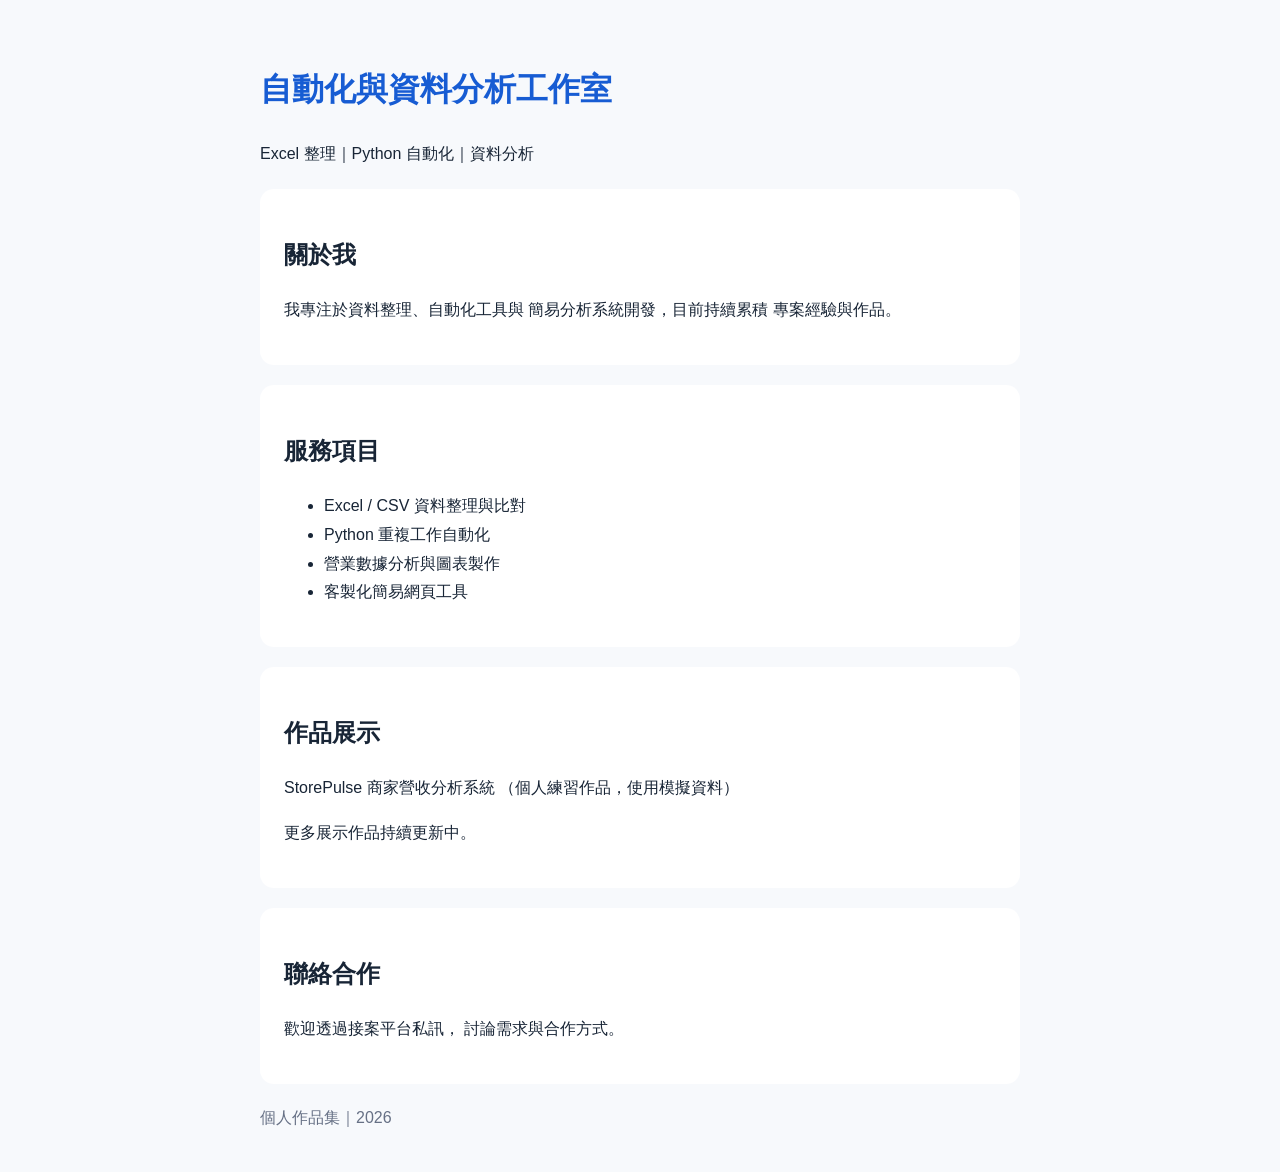
==== index.html @ 8aa2d50c "Create index.html" ====
<!DOCTYPE html>
<html lang="zh-Hant">
<head>
  <meta charset="UTF-8">
  <meta name="viewport"
        content="width=device-width, initial-scale=1">
  <title>自動化與資料分析工作室</title>
  <style>
    body {
      font-family: Arial, sans-serif;
      background: #f7f9fc;
      color: #182536;
      margin: 0;
      line-height: 1.8;
    }
    main {
      max-width: 760px;
      margin: auto;
      padding: 40px 24px;
    }
    h1 { color: #175cd3; }
    section {
      background: white;
      padding: 24px;
      margin: 20px 0;
      border-radius: 14px;
    }
    footer { color: #667085; }
  </style>
</head>
<body>
<main>
  <h1>自動化與資料分析工作室</h1>
  <p>Excel 整理｜Python 自動化｜資料分析</p>

  <section>
    <h2>關於我</h2>
    <p>
      我專注於資料整理、自動化工具與
      簡易分析系統開發，目前持續累積
      專案經驗與作品。
    </p>
  </section>

  <section>
    <h2>服務項目</h2>
    <ul>
      <li>Excel / CSV 資料整理與比對</li>
      <li>Python 重複工作自動化</li>
      <li>營業數據分析與圖表製作</li>
      <li>客製化簡易網頁工具</li>
    </ul>
  </section>

  <section>
    <h2>作品展示</h2>
    <p>
      StorePulse 商家營收分析系統
      （個人練習作品，使用模擬資料）
    </p>
    <p>更多展示作品持續更新中。</p>
  </section>

  <section>
    <h2>聯絡合作</h2>
    <p>
      歡迎透過接案平台私訊，
      討論需求與合作方式。
    </p>
  </section>

  <footer>
    個人作品集｜2026
  </footer>
</main>
</body>
</html>
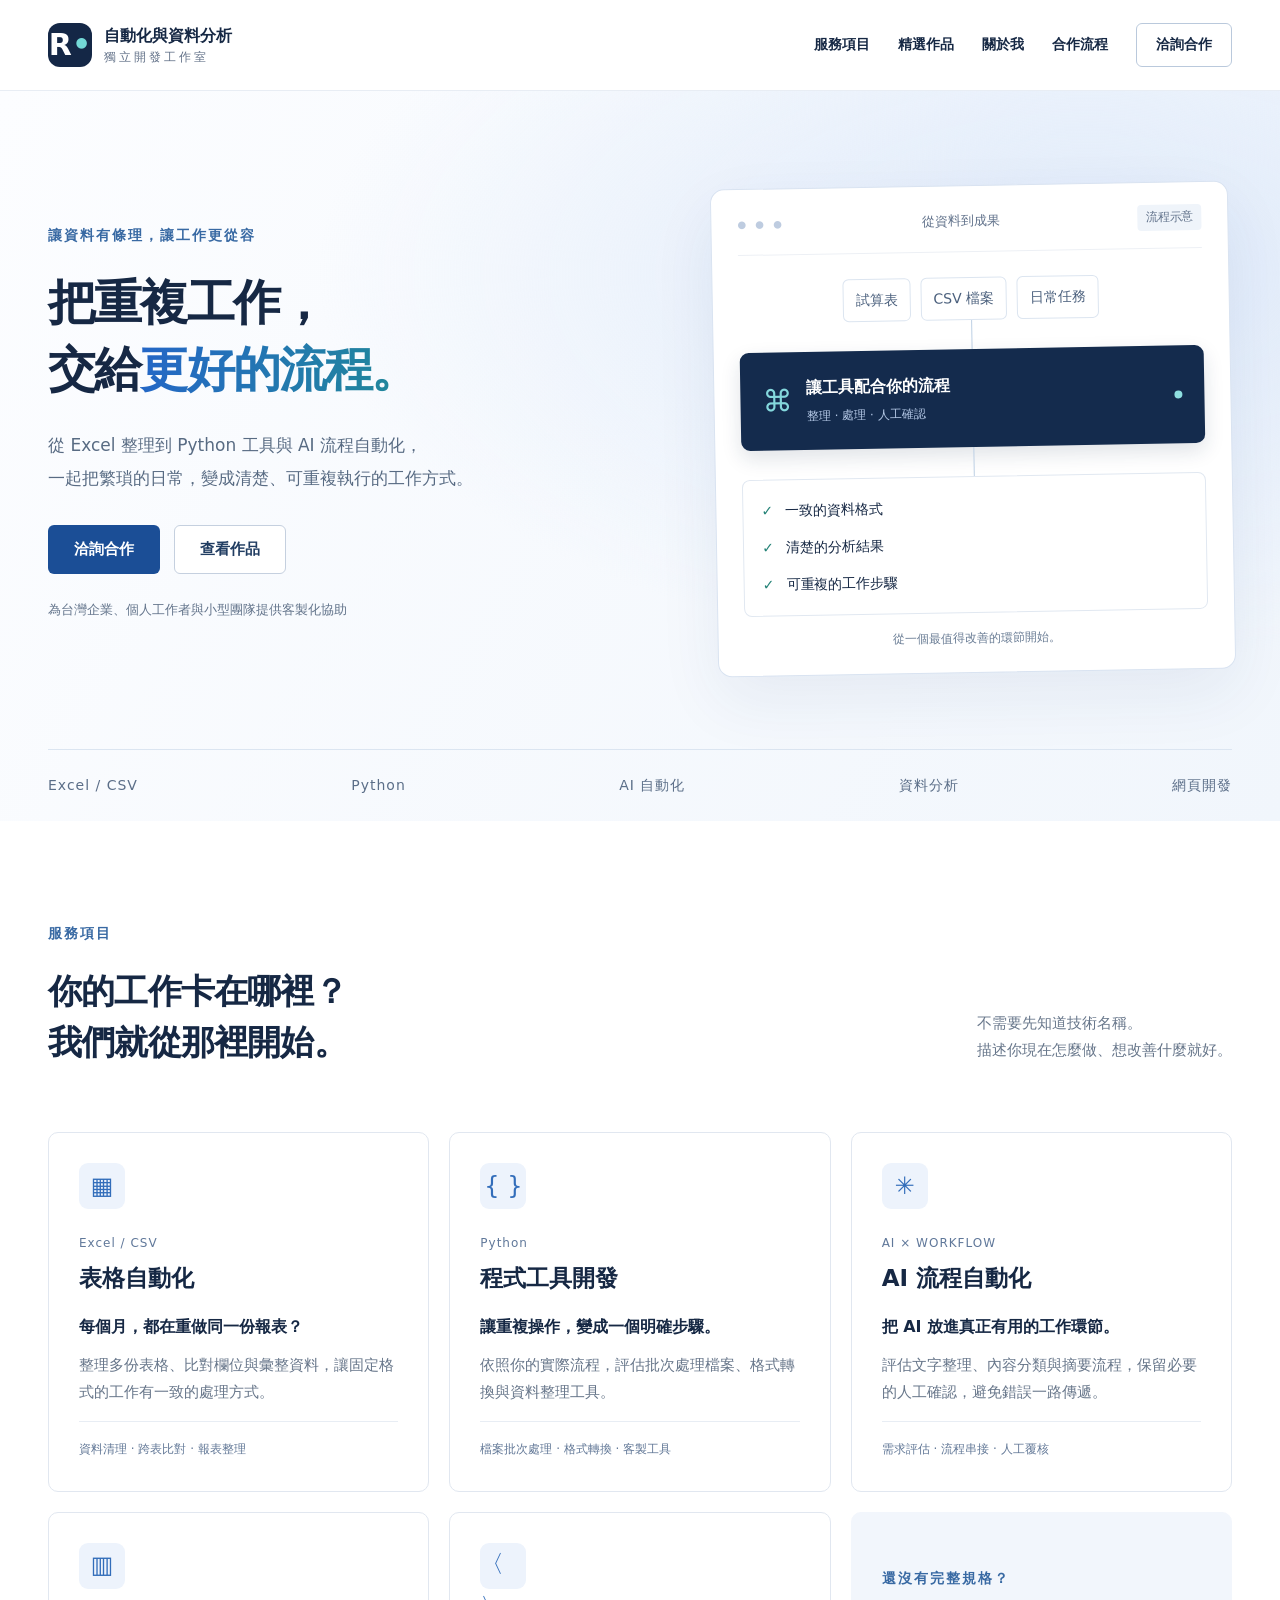
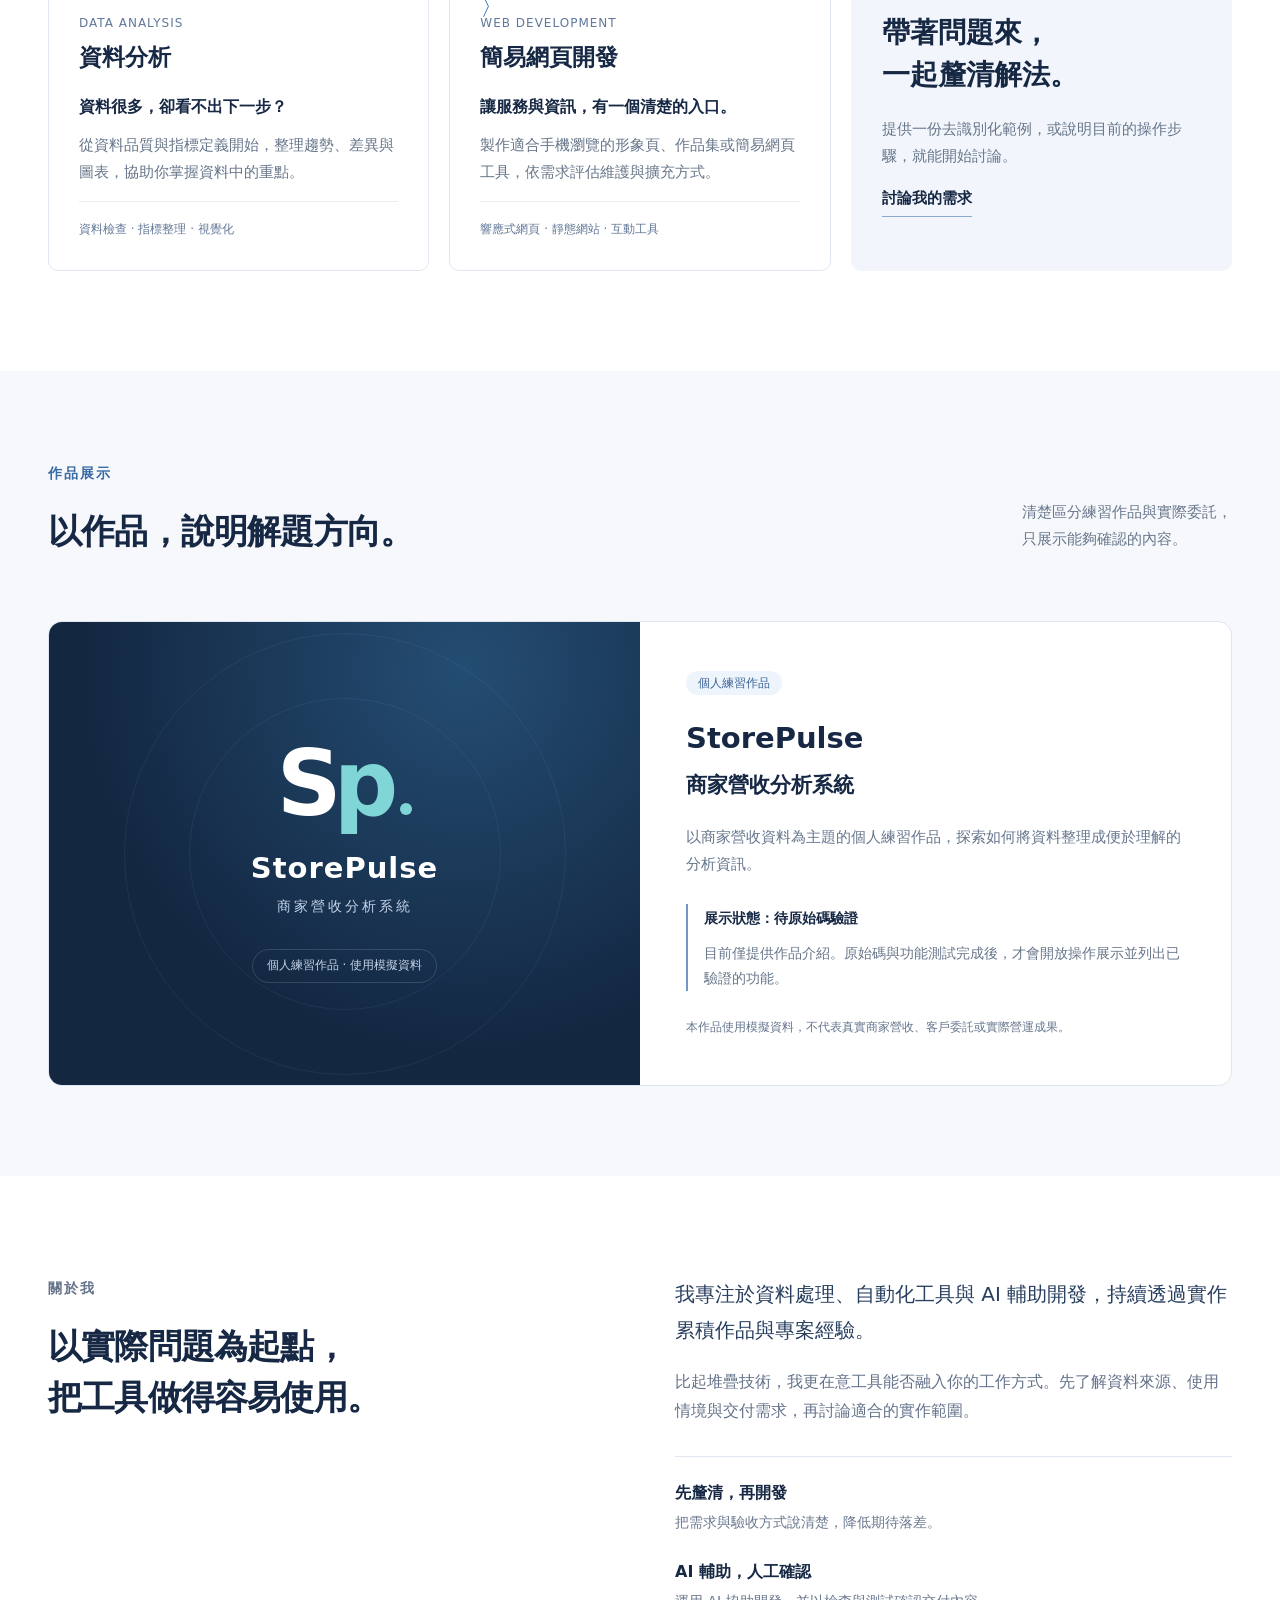
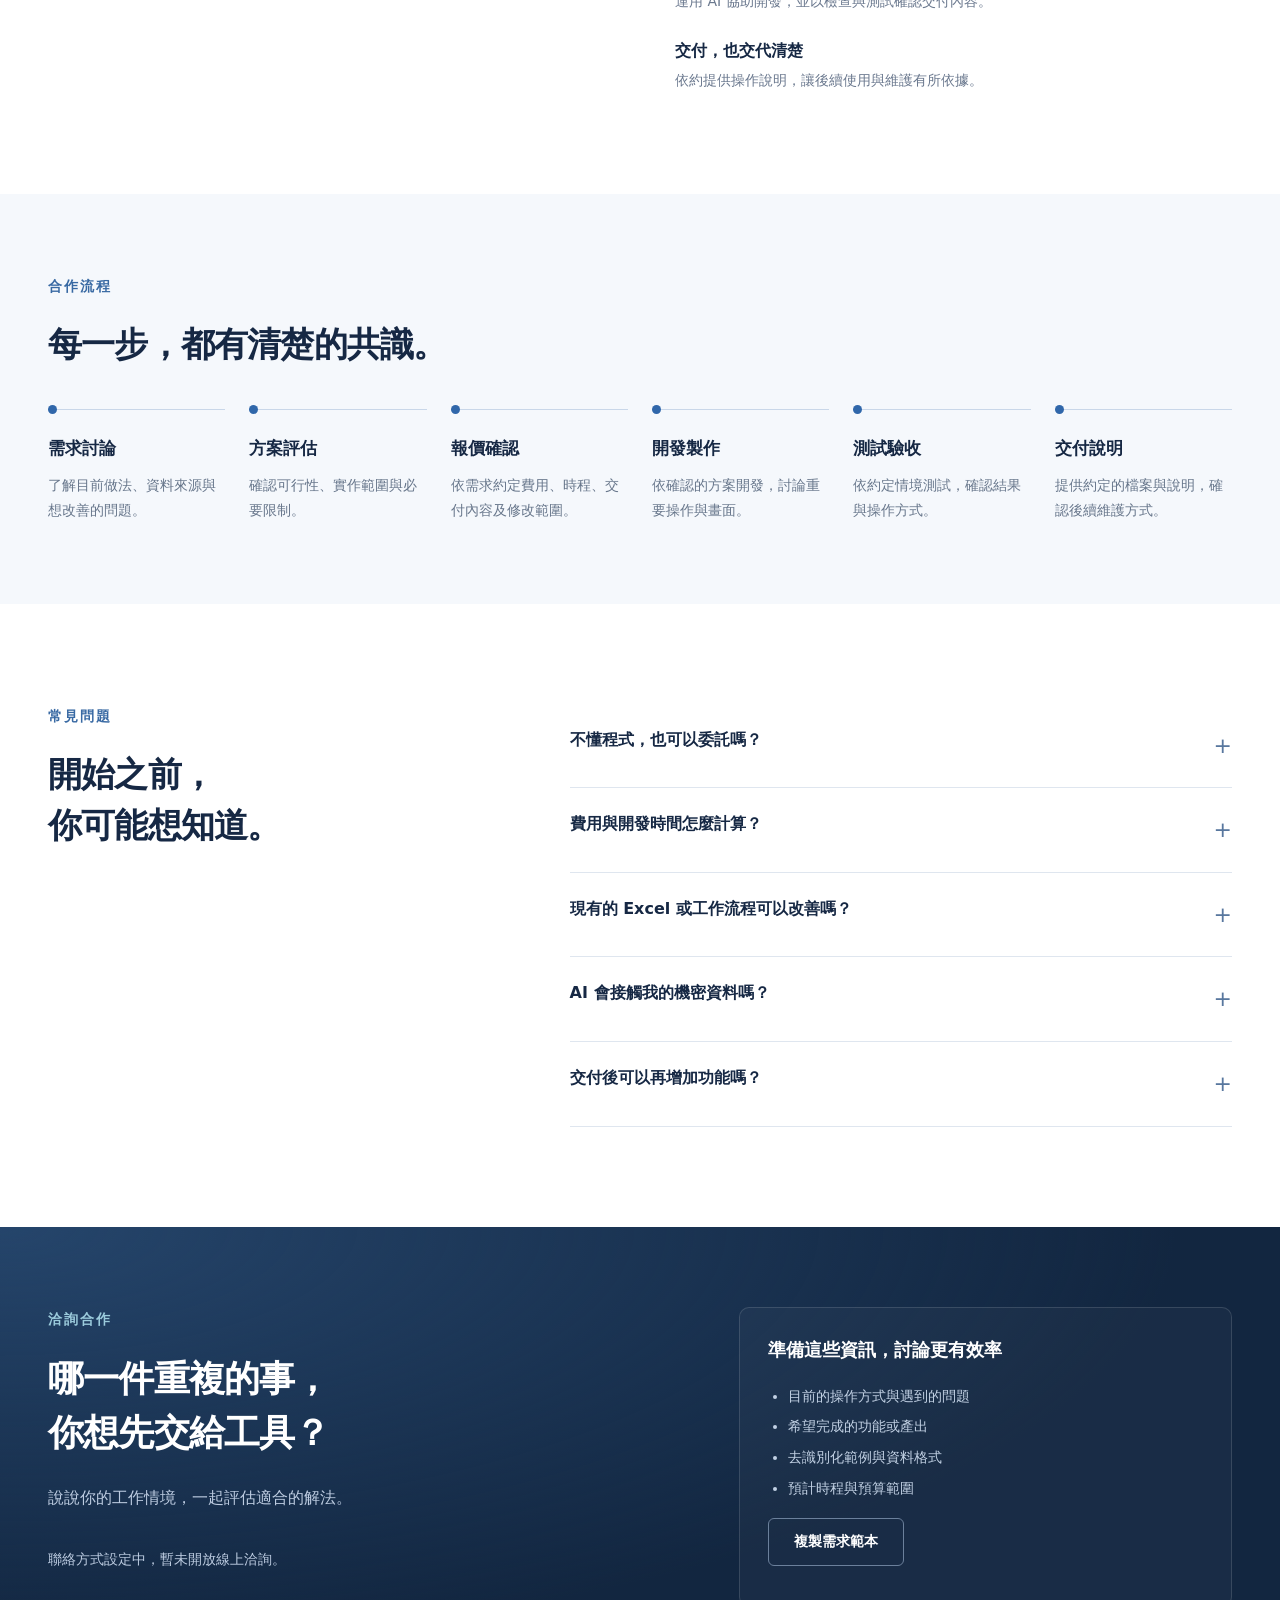
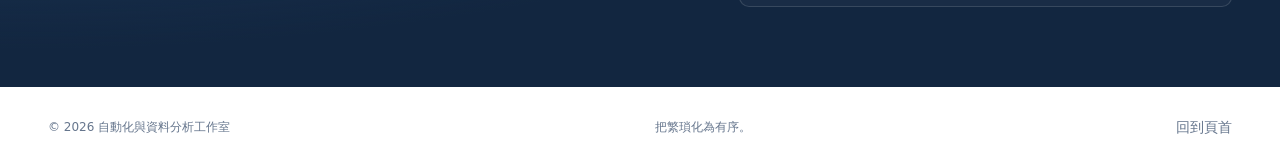
==== commit 504c248e: "Add files via upload Redesign freelance portfolio website" ====
--- a/index.html
+++ b/index.html
@@ -1,78 +1,11 @@
-
-<!DOCTYPE html>
-<html lang="zh-Hant">
-<head>
-  <meta charset="UTF-8">
-  <meta name="viewport"
-        content="width=device-width, initial-scale=1">
-  <title>自動化與資料分析工作室</title>
-  <style>
-    body {
-      font-family: Arial, sans-serif;
-      background: #f7f9fc;
-      color: #182536;
-      margin: 0;
-      line-height: 1.8;
-    }
-    main {
-      max-width: 760px;
-      margin: auto;
-      padding: 40px 24px;
-    }
-    h1 { color: #175cd3; }
-    section {
-      background: white;
-      padding: 24px;
-      margin: 20px 0;
-      border-radius: 14px;
-    }
-    footer { color: #667085; }
-  </style>
-</head>
-<body>
-<main>
-  <h1>自動化與資料分析工作室</h1>
-  <p>Excel 整理｜Python 自動化｜資料分析</p>
-
-  <section>
-    <h2>關於我</h2>
-    <p>
-      我專注於資料整理、自動化工具與
-      簡易分析系統開發，目前持續累積
-      專案經驗與作品。
-    </p>
-  </section>
-
-  <section>
-    <h2>服務項目</h2>
-    <ul>
-      <li>Excel / CSV 資料整理與比對</li>
-      <li>Python 重複工作自動化</li>
-      <li>營業數據分析與圖表製作</li>
-      <li>客製化簡易網頁工具</li>
-    </ul>
-  </section>
-
-  <section>
-    <h2>作品展示</h2>
-    <p>
-      StorePulse 商家營收分析系統
-      （個人練習作品，使用模擬資料）
-    </p>
-    <p>更多展示作品持續更新中。</p>
-  </section>
-
-  <section>
-    <h2>聯絡合作</h2>
-    <p>
-      歡迎透過接案平台私訊，
-      討論需求與合作方式。
-    </p>
-  </section>
-
-  <footer>
-    個人作品集｜2026
-  </footer>
-</main>
-</body>
-</html>
+<!doctype html>
+<html lang="zh-Hant-TW"><head><meta charset="utf-8"><meta name="viewport" content="width=device-width, initial-scale=1"><meta name="theme-color" content="#101f3c"><title>自動化與資料分析工作室｜Excel、Python、AI 自動化接案</title><meta name="description" content="協助台灣企業與個人整理 Excel 資料、開發 Python 工具、評估 AI 自動化流程、製作資料分析與簡易網頁。從實際需求出發，讓重複工作更有條理。"><link rel="canonical" href="https://gogoray03.github.io/"><meta property="og:type" content="website"><meta property="og:locale" content="zh_TW"><meta property="og:title" content="把重複工作，交給更好的流程。｜自動化與資料分析工作室"><meta property="og:description" content="Excel・Python・AI 自動化・資料分析・網頁開發。從你的工作流程開始，討論適合的解法。"><meta property="og:url" content="https://gogoray03.github.io/"><link rel="icon" href="assets/icon.svg" type="image/svg+xml"><link rel="stylesheet" href="assets/style.css"><script src="assets/config.js" defer></script><script src="assets/main.js" defer></script></head>
+<body><a class="skip" href="#main">跳至主要內容</a><header><div class="wrap nav"><a class="brand" href="#" aria-label="自動化與資料分析工作室首頁"><span class="brand-icon" aria-hidden="true">R<span>•</span></span><span>自動化與資料分析<span class="brand-sub">獨立開發工作室</span></span></a><button class="menu-toggle" aria-controls="navigation" aria-expanded="false" hidden>開啟選單</button><nav id="navigation" aria-label="主要導覽"><a href="#services">服務項目</a><a href="#work">精選作品</a><a href="#about">關於我</a><a href="#process">合作流程</a><a class="nav-cta" href="#contact">洽詢合作</a></nav></div></header>
+<main id="main"><section class="hero"><div class="wrap hero-grid"><div><p class="eyebrow">讓資料有條理，讓工作更從容</p><h1>把重複工作，<br>交給<span class="gradient">更好的流程。</span></h1><p class="hero-copy">從 Excel 整理到 Python 工具與 AI 流程自動化，<br class="desktop">一起把繁瑣的日常，變成清楚、可重複執行的工作方式。</p><div class="actions"><a class="button primary" href="#contact">洽詢合作</a><a class="button secondary" href="#work">查看作品</a></div><p class="hero-note">為台灣企業、個人工作者與小型團隊提供客製化協助</p></div><div class="workflow" aria-label="工作流程示意：整理來源資料、設計處理流程、輸出可用成果"><div class="window-bar"><span aria-hidden="true">● ● ●</span><span>從資料到成果</span><span class="small-tag">流程示意</span></div><div class="flow-source"><span>試算表</span><span>CSV 檔案</span><span>日常任務</span></div><div class="connector" aria-hidden="true"></div><div class="flow-engine"><span class="engine-icon" aria-hidden="true">⌘</span><div><strong>讓工具配合你的流程</strong><span>整理 · 處理 · 人工確認</span></div><span class="engine-pulse" aria-hidden="true"></span></div><div class="connector" aria-hidden="true"></div><div class="flow-output"><div><span class="check" aria-hidden="true">✓</span><span>一致的資料格式</span></div><div><span class="check" aria-hidden="true">✓</span><span>清楚的分析結果</span></div><div><span class="check" aria-hidden="true">✓</span><span>可重複的工作步驟</span></div></div><p class="diagram-note">從一個最值得改善的環節開始。</p></div></div><div class="wrap capabilities"><span>Excel / CSV</span><span>Python</span><span>AI 自動化</span><span>資料分析</span><span>網頁開發</span></div></section>
+<section id="services" class="section wrap"><div class="section-heading"><div><p class="eyebrow">服務項目</p><h2>你的工作卡在哪裡？<br>我們就從那裡開始。</h2></div><p>不需要先知道技術名稱。<br>描述你現在怎麼做、想改善什麼就好。</p></div><div class="service-grid"><article class="service"><span class="service-symbol" aria-hidden="true">▦</span><p class="tech">Excel / CSV</p><h3>表格自動化</h3><h4>每個月，都在重做同一份報表？</h4><p>整理多份表格、比對欄位與彙整資料，讓固定格式的工作有一致的處理方式。</p><div class="service-foot">資料清理 · 跨表比對 · 報表整理</div></article><article class="service"><span class="service-symbol" aria-hidden="true">{ }</span><p class="tech">Python</p><h3>程式工具開發</h3><h4>讓重複操作，變成一個明確步驟。</h4><p>依照你的實際流程，評估批次處理檔案、格式轉換與資料整理工具。</p><div class="service-foot">檔案批次處理 · 格式轉換 · 客製工具</div></article><article class="service"><span class="service-symbol" aria-hidden="true">✳</span><p class="tech">AI × WORKFLOW</p><h3>AI 流程自動化</h3><h4>把 AI 放進真正有用的工作環節。</h4><p>評估文字整理、內容分類與摘要流程，保留必要的人工確認，避免錯誤一路傳遞。</p><div class="service-foot">需求評估 · 流程串接 · 人工覆核</div></article><article class="service"><span class="service-symbol" aria-hidden="true">▥</span><p class="tech">DATA ANALYSIS</p><h3>資料分析</h3><h4>資料很多，卻看不出下一步？</h4><p>從資料品質與指標定義開始，整理趨勢、差異與圖表，協助你掌握資料中的重點。</p><div class="service-foot">資料檢查 · 指標整理 · 視覺化</div></article><article class="service"><span class="service-symbol" aria-hidden="true">〈 〉</span><p class="tech">WEB DEVELOPMENT</p><h3>簡易網頁開發</h3><h4>讓服務與資訊，有一個清楚的入口。</h4><p>製作適合手機瀏覽的形象頁、作品集或簡易網頁工具，依需求評估維護與擴充方式。</p><div class="service-foot">響應式網頁 · 靜態網站 · 互動工具</div></article><aside class="service service-invite"><p class="eyebrow">還沒有完整規格？</p><h3>帶著問題來，<br>一起釐清解法。</h3><p>提供一份去識別化範例，或說明目前的操作步驟，就能開始討論。</p><a href="#contact" class="text-link">討論我的需求</a></aside></div></section>
+<section id="work" class="work-section"><div class="wrap"><div class="section-heading"><div><p class="eyebrow">作品展示</p><h2>以作品，說明解題方向。</h2></div><p>清楚區分練習作品與實際委託，<br>只展示能夠確認的內容。</p></div><article class="project"><div class="project-art"><div class="project-monogram" aria-hidden="true">S<span>p</span><i></i></div><span class="project-name">StorePulse</span><span>商家營收分析系統</span><p>個人練習作品 · 使用模擬資料</p></div><div class="project-content"><span class="pill">個人練習作品</span><h3>StorePulse<br><span>商家營收分析系統</span></h3><p>以商家營收資料為主題的個人練習作品，探索如何將資料整理成便於理解的分析資訊。</p><div class="project-status"><strong>展示狀態：待原始碼驗證</strong><p>目前僅提供作品介紹。原始碼與功能測試完成後，才會開放操作展示並列出已驗證的功能。</p></div><p class="small">本作品使用模擬資料，不代表真實商家營收、客戶委託或實際營運成果。</p></div></article></div></section>
+<section id="about" class="section wrap about"><div><p class="eyebrow">關於我</p><h2>以實際問題為起點，<br>把工具做得容易使用。</h2></div><div><p class="lead">我專注於資料處理、自動化工具與 AI 輔助開發，持續透過實作累積作品與專案經驗。</p><p>比起堆疊技術，我更在意工具能否融入你的工作方式。先了解資料來源、使用情境與交付需求，再討論適合的實作範圍。</p><div class="principles"><div><strong>先釐清，再開發</strong><p>把需求與驗收方式說清楚，降低期待落差。</p></div><div><strong>AI 輔助，人工確認</strong><p>運用 AI 協助開發，並以檢查與測試確認交付內容。</p></div><div><strong>交付，也交代清楚</strong><p>依約提供操作說明，讓後續使用與維護有所依據。</p></div></div></div></section>
+<section id="process" class="process-section"><div class="wrap"><p class="eyebrow">合作流程</p><h2>每一步，都有清楚的共識。</h2><ol class="process"><li><span class="process-dot" aria-hidden="true"></span><h3>需求討論</h3><p>了解目前做法、資料來源與想改善的問題。</p></li><li><span class="process-dot" aria-hidden="true"></span><h3>方案評估</h3><p>確認可行性、實作範圍與必要限制。</p></li><li><span class="process-dot" aria-hidden="true"></span><h3>報價確認</h3><p>依需求約定費用、時程、交付內容及修改範圍。</p></li><li><span class="process-dot" aria-hidden="true"></span><h3>開發製作</h3><p>依確認的方案開發，討論重要操作與畫面。</p></li><li><span class="process-dot" aria-hidden="true"></span><h3>測試驗收</h3><p>依約定情境測試，確認結果與操作方式。</p></li><li><span class="process-dot" aria-hidden="true"></span><h3>交付說明</h3><p>提供約定的檔案與說明，確認後續維護方式。</p></li></ol></div></section>
+<section id="faq" class="section wrap faq"><div><p class="eyebrow">常見問題</p><h2>開始之前，<br>你可能想知道。</h2></div><div><details><summary>不懂程式，也可以委託嗎？<span aria-hidden="true">+</span></summary><p>可以。你只需要描述目前怎麼操作、遇到什麼問題，以及希望得到什麼結果。若能提供去識別化範例資料，會更容易評估。</p></details><details><summary>費用與開發時間怎麼計算？<span aria-hidden="true">+</span></summary><p>依資料複雜度、功能範圍、交付形式與時程需求評估。需求釐清後提供報價與預估時程，確認後才進入開發。</p></details><details><summary>現有的 Excel 或工作流程可以改善嗎？<span aria-hidden="true">+</span></summary><p>可以先評估。請提供檔案格式、資料量與目前操作步驟；涉及巨集、外部系統或權限的需求，會先確認環境與限制。</p></details><details><summary>AI 會接觸我的機密資料嗎？<span aria-hidden="true">+</span></summary><p>會先討論資料使用範圍與工具選擇。初步評估請提供去識別化資料；是否使用第三方 AI 服務，應在方案中確認，不直接將機密資料交給外部服務。</p></details><details><summary>交付後可以再增加功能嗎？<span aria-hidden="true">+</span></summary><p>可以討論。交付、修正與維護範圍會事先約定；新增功能依實際需求另行評估費用與時程。</p></details></div></section>
+<section id="contact" class="contact-section"><div class="wrap contact-grid"><div><p class="eyebrow">洽詢合作</p><h2>哪一件重複的事，<br>你想先交給工具？</h2><p>說說你的工作情境，一起評估適合的解法。</p><div class="contact-links" id="contact-links"></div><p id="contact-status" class="contact-status">聯絡方式設定中，暫未開放線上洽詢。</p><noscript><p>目前未啟用互動功能。聯絡方式請於啟用 JavaScript 後查看。</p></noscript></div><div class="brief"><h3>準備這些資訊，討論更有效率</h3><ul><li>目前的操作方式與遇到的問題</li><li>希望完成的功能或產出</li><li>去識別化範例與資料格式</li><li>預計時程與預算範圍</li></ul><button class="button secondary" id="copy-brief" type="button" hidden>複製需求範本</button><p class="copy-status" id="copy-status" role="status" aria-live="polite"></p><textarea id="brief-fallback" aria-label="需求範本，請選取並複製" readonly hidden></textarea></div></div></section></main>
+<footer class="wrap footer"><span>© 2026 自動化與資料分析工作室</span><span>把繁瑣化為有序。</span><a href="#main">回到頁首</a></footer></body></html>
--- a/assets/style.css
+++ b/assets/style.css
@@ -0,0 +1 @@
+*{box-sizing:border-box}html{scroll-behavior:smooth;scroll-padding-top:110px}body{margin:0;color:#162844;background:#fff;font-family:system-ui,-apple-system,"Segoe UI","Noto Sans TC","Microsoft JhengHei",sans-serif;font-size:16px;line-height:1.8}a{color:inherit;text-decoration:none}button,textarea{font:inherit}button,a,summary{-webkit-tap-highlight-color:transparent}button{cursor:pointer}[hidden]{display:none!important}:focus-visible{outline:3px solid #2275de;outline-offset:5px}::selection{background:#c7e0ff}.wrap{max-width:1200px;margin:auto;width:calc(100% - 96px)}header{position:sticky;top:0;z-index:10;background:#ffffffed;backdrop-filter:blur(12px);border-bottom:1px solid #e8edf4}.nav{min-height:90px;display:flex;align-items:center;justify-content:space-between;gap:24px}.brand{display:flex;gap:12px;align-items:center;font-weight:700;line-height:1.5}.brand-icon{font-size:30px;background:#142746;color:white;width:44px;height:44px;border-radius:12px;text-align:center;line-height:44px}.brand-icon span{color:#73d8d6}.brand-sub{display:block;font-size:12px;letter-spacing:3px;font-weight:400;color:#637289}nav{display:flex;align-items:center;gap:28px;font-size:14px;font-weight:600}nav a:hover,.text-link:hover{color:#2566c9}.nav-cta{border:1px solid #bac9dc;border-radius:6px;padding:8px 19px}.menu-toggle{display:none}.hero{background:radial-gradient(ellipse at 85% 25%,#dfeafa 0,transparent 50%),linear-gradient(120deg,#fcfdff,#f1f6fc);overflow:hidden}.hero-grid{display:grid;grid-template-columns:1.15fr 1fr;gap:70px;align-items:center;padding-top:94px;padding-bottom:76px}.eyebrow{font-size:14px;letter-spacing:2px;font-weight:600;color:#3869a3;margin:0 0 20px}h1{font-size:clamp(36px,3.75vw,54px);line-height:1.4;letter-spacing:-1.8px;margin:0 0 26px;font-weight:750}.gradient{background:linear-gradient(100deg,#2466c7,#218a97);background-clip:text;color:transparent}.hero-copy{color:#586b83;font-size:17px;line-height:1.95;margin-bottom:30px}.actions{display:flex;gap:14px;flex-wrap:wrap}.button{display:inline-flex;justify-content:center;align-items:center;border-radius:6px;min-height:48px;padding:10px 25px;font-weight:600;font-size:15px;border:1px solid transparent;transition:transform .2s,background .2s}.button:hover{transform:translateY(-2px)}.primary{background:#1b4e96;color:#fff}.primary:hover{background:#163f79}.secondary{background:#fff;border-color:#c5d0df;color:#213d62}.hero-note{font-size:13px;color:#64758c;margin-top:24px}.workflow{background:#fff;border:1px solid #d9e3f1;box-shadow:0 24px 65px #193c6c12;border-radius:14px;transform:rotate(-1deg);padding:22px 26px;animation:appear .7s ease-out}.window-bar{display:flex;align-items:center;justify-content:space-between;gap:10px;border-bottom:1px solid #edf0f5;padding-bottom:17px;font-size:13px;color:#61728b}.window-bar>span:first-child{font-size:10px;color:#becce0;letter-spacing:3px}.small-tag{padding:2px 8px;background:#eff4fa;border-radius:4px;font-size:12px}.flow-source{display:flex;gap:10px;justify-content:center;margin-top:25px;font-size:14px}.flow-source span{border:1px solid #dce5f0;border-radius:6px;padding:8px 12px;color:#4b607d}.connector{height:29px;width:1px;background:#bdd0e4;margin:auto}.flow-engine{display:flex;gap:14px;align-items:center;background:#142b4d;border-radius:9px;padding:22px;color:white;box-shadow:0 8px 20px #142b4d22}.flow-engine strong{font-size:16px;display:block}.flow-engine div span{display:block;font-size:12px;color:#b4c8e6;margin-top:3px}.engine-icon{font-size:30px;color:#84d8dd}.engine-pulse{width:8px;height:8px;background:#8edfe0;border-radius:50%;margin-left:auto}.flow-output{border:1px solid #e1e8f1;border-radius:8px;padding:12px 18px;font-size:14px}.flow-output>div{padding:6px 0;display:flex;gap:12px}.check{color:#238276}.diagram-note{color:#6a7d95;font-size:12px;text-align:center;margin:15px 0 0}.capabilities{display:flex;justify-content:space-between;border-top:1px solid #dbe5f1;padding:23px 0;color:#5b6e88;font-size:14px;letter-spacing:1px}.section{padding-top:100px;padding-bottom:100px}h2{font-size:34px;line-height:1.5;letter-spacing:-.8px;margin:0 0 24px}h3{line-height:1.5}p{margin-top:0}.section-heading{display:flex;justify-content:space-between;align-items:end;margin-bottom:40px;gap:24px}.section-heading>p{color:#68778b;font-size:15px;margin-bottom:28px}.service-grid{display:grid;grid-template-columns:repeat(3,1fr);gap:20px}.service{border:1px solid #e1e7f0;border-radius:10px;padding:30px;display:flex;flex-direction:column;align-items:start}.service-symbol{font-size:24px;color:#326dba;background:#edf3fc;width:46px;height:46px;border-radius:9px;display:grid;place-items:center;margin-bottom:24px}.tech{font-size:12px;letter-spacing:1px;color:#60789a;margin:0 0 6px}.service h3{font-size:23px;margin:0 0 18px}.service h4{font-size:16px;font-weight:600;margin:0 0 10px}.service>p:not(.tech):not(.eyebrow){font-size:15px;color:#67768a}.service-foot{font-size:12px;color:#627897;border-top:1px solid #e8edf4;padding-top:17px;margin-top:auto;width:100%}.service-invite{background:#f2f6fc;border-color:#f2f6fc;justify-content:center}.service-invite h3{font-size:28px;margin:0 0 20px}.text-link{font-weight:600;font-size:15px;border-bottom:1px solid #8ca8cc;padding-bottom:4px}.work-section{padding:90px 0;background:#f6f8fc}.project{display:grid;grid-template-columns:1fr 1fr;border:1px solid #dfe6f0;background:#fff;border-radius:14px;overflow:hidden}.project-art{min-height:430px;background:radial-gradient(ellipse at 70% 10%,#244d73,transparent 65%),#132741;display:flex;flex-direction:column;align-items:center;justify-content:center;color:#c4d3e8;position:relative;overflow:hidden}.project-art:before,.project-art:after{content:'';position:absolute;width:440px;height:440px;border:1px solid #91bce016;border-radius:50%;pointer-events:none}.project-art:after{width:310px;height:310px}.project-monogram{font-size:90px;line-height:1.3;font-weight:700;letter-spacing:-8px;color:#fff;position:relative}.project-monogram span{color:#80d5d7}.project-monogram i{display:inline-block;width:12px;height:12px;border-radius:50%;background:#80d5d7;margin-left:10px}.project-name{font-size:29px;letter-spacing:1px;color:white;font-weight:600}.project-art>span:not(.project-name){font-size:14px;letter-spacing:3px}.project-art>p{font-size:12px;margin:30px 0 0;padding:5px 14px;border:1px solid #ffffff25;border-radius:30px}.project-content{padding:46px}.pill{font-size:12px;background:#eef4fc;color:#3c6395;padding:5px 12px;border-radius:30px}.project h3{font-size:29px;margin:20px 0}.project h3 span{font-size:21px;font-weight:600}.project-content>p{font-size:15px;color:#66768d}.project-status{border-left:2px solid #7397c6;padding-left:16px;margin:26px 0}.project-status strong{font-size:14px}.project-status p{font-size:14px;color:#67768a;margin:8px 0 0}.project-content .small{font-size:12px;margin-bottom:0}.about{display:grid;grid-template-columns:1fr 1fr;gap:70px}.about>div>p{color:#65738a}.about .lead{font-size:20px;color:#283f60;line-height:1.8}.principles{margin-top:30px;border-top:1px solid #e1e8f1}.principles>div{padding-top:22px}.principles strong{font-size:16px}.principles p{font-size:14px;color:#6a788e;margin:3px 0 0}.process-section{background:#f5f8fc;padding:80px 0}.process{display:grid;grid-template-columns:repeat(6,1fr);gap:24px;list-style:none;padding:15px 0 0;margin:0}.process li{border-top:1px solid #c9d7e9;position:relative;padding-top:26px}.process-dot{width:9px;height:9px;border-radius:50%;background:#3067aa;position:absolute;top:-5px;left:0}.process h3{font-size:17px;margin:0 0 12px}.process p{font-size:14px;color:#67768b;margin-bottom:0}.faq{display:grid;grid-template-columns:.8fr 1.2fr;gap:80px}.faq details{border-bottom:1px solid #dfe6ef}.faq summary{display:flex;justify-content:space-between;gap:20px;list-style:none;padding:22px 0;cursor:pointer;font-weight:600}.faq summary::-webkit-details-marker{display:none}.faq summary span{font-size:22px;font-weight:400;color:#58779e}.faq details[open] summary span{transform:rotate(45deg)}.faq details>p{color:#65758c;font-size:15px;padding-right:25px}.contact-section{background:radial-gradient(ellipse at 0 0,#25456b,transparent 65%),#122640;color:#fff;padding:80px 0}.contact-grid{display:grid;grid-template-columns:1.2fr 1fr;gap:100px}.contact-section .eyebrow{color:#9bcbdc}.contact-section h2{font-size:36px}.contact-section p{color:#bdcce1}.contact-links{display:flex;gap:12px;flex-wrap:wrap}.contact-links .primary{background:#eaf3ff;color:#173457}.contact-status{font-size:14px;margin:18px 0 0}.brief{background:#ffffff08;border:1px solid #ffffff21;padding:28px;border-radius:10px}.brief h3{font-size:18px;margin:0 0 18px}.brief ul{padding-left:20px;font-size:14px;color:#c2d1e4;line-height:2.2}.brief .button{background:transparent;color:white;border-color:#6b809b;font-size:14px}.copy-status{font-size:13px;margin:12px 0 0}.brief textarea{width:100%;height:200px;font-size:14px;margin-top:12px}.footer{display:flex;justify-content:space-between;align-items:center;gap:20px;padding-top:28px;padding-bottom:28px;font-size:12px;color:#66768d}.footer a{font-size:14px}.skip{position:fixed;top:-100px;left:20px;z-index:100;background:#fff;padding:12px 20px}.skip:focus{top:10px}@keyframes appear{from{opacity:0;transform:translateY(12px) rotate(-1deg)}to{opacity:1;transform:rotate(-1deg)}}@media(min-width:1500px){.hero-grid{padding-top:115px;padding-bottom:95px}}@media(max-width:1000px){.wrap{width:calc(100% - 56px)}nav{gap:16px}.hero-grid{gap:32px}.workflow{padding:18px}.flow-source span{padding:7px}.service{padding:24px}.process{grid-template-columns:repeat(3,1fr);row-gap:35px}.contact-grid{gap:45px}.project-content{padding:32px}.faq{gap:45px}}@media(max-width:760px){html{scroll-padding-top:90px}.wrap{width:calc(100% - 40px)}.nav{min-height:76px;flex-wrap:wrap;gap:0;padding:12px 0}.brand{font-size:14px}.brand-sub{font-size:11px}.brand-icon{width:38px;height:38px;line-height:38px;font-size:26px}.menu-toggle{display:block;background:white;border:1px solid #bdcadb;border-radius:5px;font-size:14px;padding:8px 10px}nav{width:100%;flex-wrap:wrap;padding:15px 0 5px;gap:16px}nav.enhanced{display:none}nav.open{display:flex}nav a{padding:8px}.hero-grid{grid-template-columns:1fr;padding-top:56px;padding-bottom:42px;gap:45px}h1{font-size:39px;letter-spacing:-1.3px}.hero-copy{font-size:16px}.desktop{display:none}.hero-note{font-size:12px}.workflow{max-width:470px;width:100%;margin:auto;padding:20px}.capabilities{flex-wrap:wrap;justify-content:center;gap:12px 24px;font-size:12px}.section{padding-top:64px;padding-bottom:64px}h2{font-size:28px}.section-heading{display:block;margin-bottom:25px}.section-heading>p{font-size:14px}.service-grid{grid-template-columns:1fr 1fr;gap:14px}.service{padding:23px}.service h3{font-size:21px}.service-invite h3{font-size:25px}.service-foot{font-size:12px}.work-section{padding:64px 0}.project{grid-template-columns:1fr}.project-art{min-height:320px}.project-content{padding:28px}.about,.faq,.contact-grid{grid-template-columns:1fr;gap:22px}.about .lead{font-size:18px}.process-section{padding:60px 0}.process{grid-template-columns:repeat(2,1fr);gap:30px}.faq h2{margin-bottom:0}.contact-section{padding:60px 0}.contact-section h2{font-size:29px}.brief{margin-top:16px}.footer{flex-wrap:wrap;gap:12px}.footer>span:nth-child(2){display:none}}@media(max-width:480px){.service-grid{grid-template-columns:1fr}.service{padding:28px}.service-symbol{margin-bottom:18px}.service-invite{min-height:280px}.hero-grid{padding-top:45px}h1{font-size:34px}.hero-copy br{display:none}.flow-source{gap:7px;font-size:12px}.flow-engine{padding:18px 14px;gap:10px}.flow-engine strong{font-size:14px}.eyebrow{font-size:13px}}@media(prefers-reduced-motion:reduce){html{scroll-behavior:auto}*,*:before,*:after{animation:none!important;transition:none!important}}
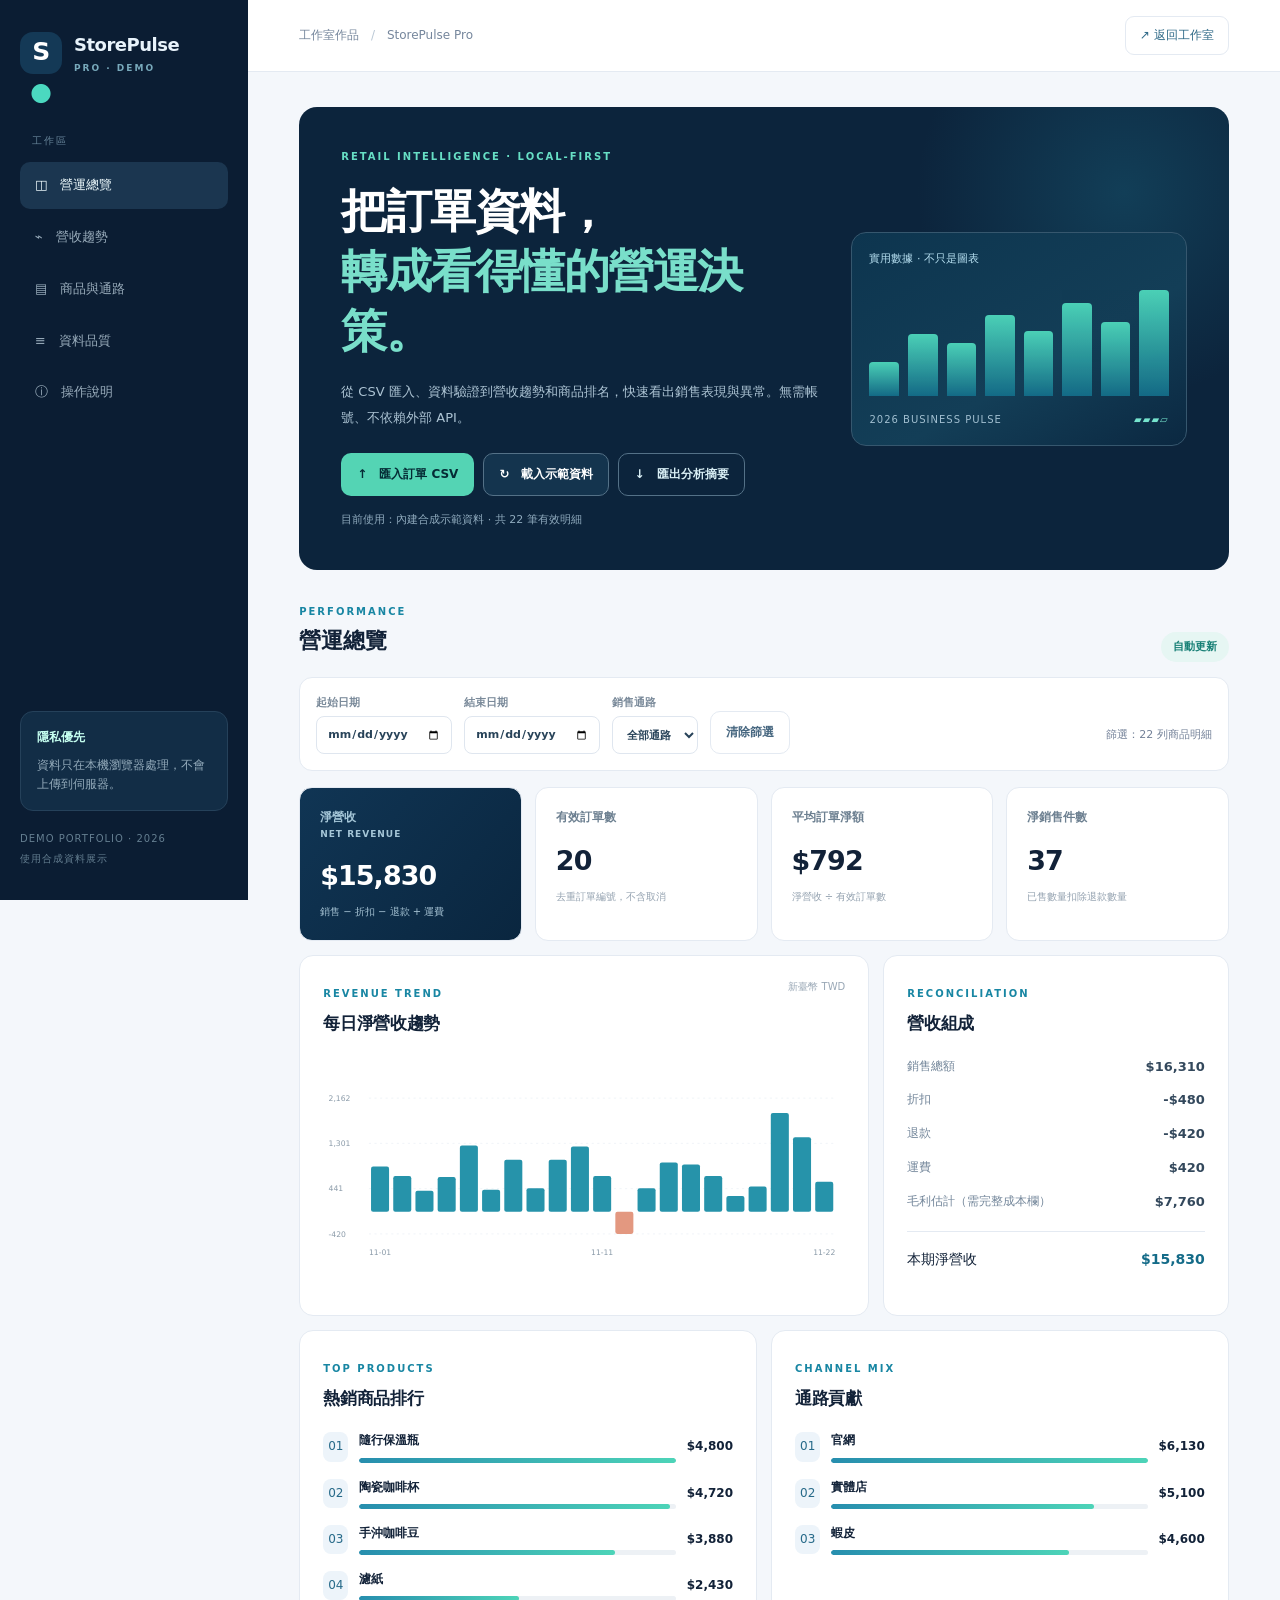
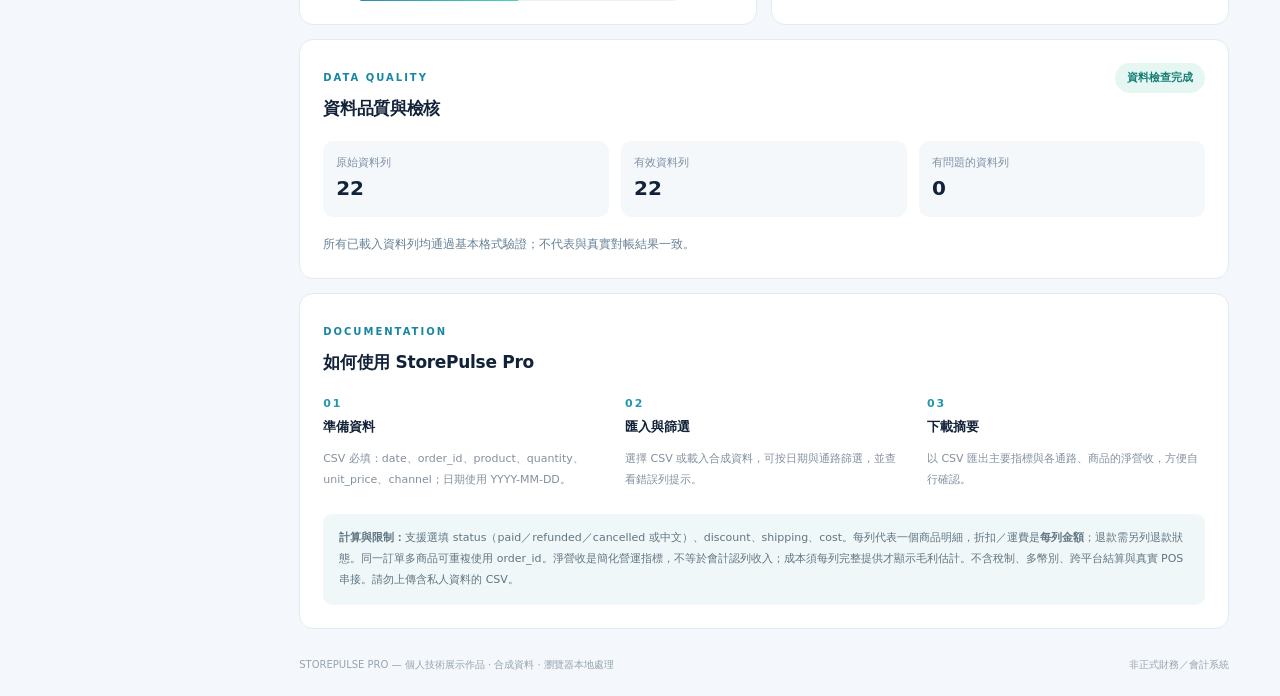
==== commit fe5e9083: "整合 StorePulse Pro 線上展示" ====
--- a/index.html
+++ b/index.html
@@ -1,11 +1,10 @@
-<!doctype html>
-<html lang="zh-Hant-TW"><head><meta charset="utf-8"><meta name="viewport" content="width=device-width, initial-scale=1"><meta name="theme-color" content="#101f3c"><title>自動化與資料分析工作室｜Excel、Python、AI 自動化接案</title><meta name="description" content="協助台灣企業與個人整理 Excel 資料、開發 Python 工具、評估 AI 自動化流程、製作資料分析與簡易網頁。從實際需求出發，讓重複工作更有條理。"><link rel="canonical" href="https://gogoray03.github.io/"><meta property="og:type" content="website"><meta property="og:locale" content="zh_TW"><meta property="og:title" content="把重複工作，交給更好的流程。｜自動化與資料分析工作室"><meta property="og:description" content="Excel・Python・AI 自動化・資料分析・網頁開發。從你的工作流程開始，討論適合的解法。"><meta property="og:url" content="https://gogoray03.github.io/"><link rel="icon" href="assets/icon.svg" type="image/svg+xml"><link rel="stylesheet" href="assets/style.css"><script src="assets/config.js" defer></script><script src="assets/main.js" defer></script></head>
-<body><a class="skip" href="#main">跳至主要內容</a><header><div class="wrap nav"><a class="brand" href="#" aria-label="自動化與資料分析工作室首頁"><span class="brand-icon" aria-hidden="true">R<span>•</span></span><span>自動化與資料分析<span class="brand-sub">獨立開發工作室</span></span></a><button class="menu-toggle" aria-controls="navigation" aria-expanded="false" hidden>開啟選單</button><nav id="navigation" aria-label="主要導覽"><a href="#services">服務項目</a><a href="#work">精選作品</a><a href="#about">關於我</a><a href="#process">合作流程</a><a class="nav-cta" href="#contact">洽詢合作</a></nav></div></header>
-<main id="main"><section class="hero"><div class="wrap hero-grid"><div><p class="eyebrow">讓資料有條理，讓工作更從容</p><h1>把重複工作，<br>交給<span class="gradient">更好的流程。</span></h1><p class="hero-copy">從 Excel 整理到 Python 工具與 AI 流程自動化，<br class="desktop">一起把繁瑣的日常，變成清楚、可重複執行的工作方式。</p><div class="actions"><a class="button primary" href="#contact">洽詢合作</a><a class="button secondary" href="#work">查看作品</a></div><p class="hero-note">為台灣企業、個人工作者與小型團隊提供客製化協助</p></div><div class="workflow" aria-label="工作流程示意：整理來源資料、設計處理流程、輸出可用成果"><div class="window-bar"><span aria-hidden="true">● ● ●</span><span>從資料到成果</span><span class="small-tag">流程示意</span></div><div class="flow-source"><span>試算表</span><span>CSV 檔案</span><span>日常任務</span></div><div class="connector" aria-hidden="true"></div><div class="flow-engine"><span class="engine-icon" aria-hidden="true">⌘</span><div><strong>讓工具配合你的流程</strong><span>整理 · 處理 · 人工確認</span></div><span class="engine-pulse" aria-hidden="true"></span></div><div class="connector" aria-hidden="true"></div><div class="flow-output"><div><span class="check" aria-hidden="true">✓</span><span>一致的資料格式</span></div><div><span class="check" aria-hidden="true">✓</span><span>清楚的分析結果</span></div><div><span class="check" aria-hidden="true">✓</span><span>可重複的工作步驟</span></div></div><p class="diagram-note">從一個最值得改善的環節開始。</p></div></div><div class="wrap capabilities"><span>Excel / CSV</span><span>Python</span><span>AI 自動化</span><span>資料分析</span><span>網頁開發</span></div></section>
-<section id="services" class="section wrap"><div class="section-heading"><div><p class="eyebrow">服務項目</p><h2>你的工作卡在哪裡？<br>我們就從那裡開始。</h2></div><p>不需要先知道技術名稱。<br>描述你現在怎麼做、想改善什麼就好。</p></div><div class="service-grid"><article class="service"><span class="service-symbol" aria-hidden="true">▦</span><p class="tech">Excel / CSV</p><h3>表格自動化</h3><h4>每個月，都在重做同一份報表？</h4><p>整理多份表格、比對欄位與彙整資料，讓固定格式的工作有一致的處理方式。</p><div class="service-foot">資料清理 · 跨表比對 · 報表整理</div></article><article class="service"><span class="service-symbol" aria-hidden="true">{ }</span><p class="tech">Python</p><h3>程式工具開發</h3><h4>讓重複操作，變成一個明確步驟。</h4><p>依照你的實際流程，評估批次處理檔案、格式轉換與資料整理工具。</p><div class="service-foot">檔案批次處理 · 格式轉換 · 客製工具</div></article><article class="service"><span class="service-symbol" aria-hidden="true">✳</span><p class="tech">AI × WORKFLOW</p><h3>AI 流程自動化</h3><h4>把 AI 放進真正有用的工作環節。</h4><p>評估文字整理、內容分類與摘要流程，保留必要的人工確認，避免錯誤一路傳遞。</p><div class="service-foot">需求評估 · 流程串接 · 人工覆核</div></article><article class="service"><span class="service-symbol" aria-hidden="true">▥</span><p class="tech">DATA ANALYSIS</p><h3>資料分析</h3><h4>資料很多，卻看不出下一步？</h4><p>從資料品質與指標定義開始，整理趨勢、差異與圖表，協助你掌握資料中的重點。</p><div class="service-foot">資料檢查 · 指標整理 · 視覺化</div></article><article class="service"><span class="service-symbol" aria-hidden="true">〈 〉</span><p class="tech">WEB DEVELOPMENT</p><h3>簡易網頁開發</h3><h4>讓服務與資訊，有一個清楚的入口。</h4><p>製作適合手機瀏覽的形象頁、作品集或簡易網頁工具，依需求評估維護與擴充方式。</p><div class="service-foot">響應式網頁 · 靜態網站 · 互動工具</div></article><aside class="service service-invite"><p class="eyebrow">還沒有完整規格？</p><h3>帶著問題來，<br>一起釐清解法。</h3><p>提供一份去識別化範例，或說明目前的操作步驟，就能開始討論。</p><a href="#contact" class="text-link">討論我的需求</a></aside></div></section>
-<section id="work" class="work-section"><div class="wrap"><div class="section-heading"><div><p class="eyebrow">作品展示</p><h2>以作品，說明解題方向。</h2></div><p>清楚區分練習作品與實際委託，<br>只展示能夠確認的內容。</p></div><article class="project"><div class="project-art"><div class="project-monogram" aria-hidden="true">S<span>p</span><i></i></div><span class="project-name">StorePulse</span><span>商家營收分析系統</span><p>個人練習作品 · 使用模擬資料</p></div><div class="project-content"><span class="pill">個人練習作品</span><h3>StorePulse<br><span>商家營收分析系統</span></h3><p>以商家營收資料為主題的個人練習作品，探索如何將資料整理成便於理解的分析資訊。</p><div class="project-status"><strong>展示狀態：待原始碼驗證</strong><p>目前僅提供作品介紹。原始碼與功能測試完成後，才會開放操作展示並列出已驗證的功能。</p></div><p class="small">本作品使用模擬資料，不代表真實商家營收、客戶委託或實際營運成果。</p></div></article></div></section>
-<section id="about" class="section wrap about"><div><p class="eyebrow">關於我</p><h2>以實際問題為起點，<br>把工具做得容易使用。</h2></div><div><p class="lead">我專注於資料處理、自動化工具與 AI 輔助開發，持續透過實作累積作品與專案經驗。</p><p>比起堆疊技術，我更在意工具能否融入你的工作方式。先了解資料來源、使用情境與交付需求，再討論適合的實作範圍。</p><div class="principles"><div><strong>先釐清，再開發</strong><p>把需求與驗收方式說清楚，降低期待落差。</p></div><div><strong>AI 輔助，人工確認</strong><p>運用 AI 協助開發，並以檢查與測試確認交付內容。</p></div><div><strong>交付，也交代清楚</strong><p>依約提供操作說明，讓後續使用與維護有所依據。</p></div></div></div></section>
-<section id="process" class="process-section"><div class="wrap"><p class="eyebrow">合作流程</p><h2>每一步，都有清楚的共識。</h2><ol class="process"><li><span class="process-dot" aria-hidden="true"></span><h3>需求討論</h3><p>了解目前做法、資料來源與想改善的問題。</p></li><li><span class="process-dot" aria-hidden="true"></span><h3>方案評估</h3><p>確認可行性、實作範圍與必要限制。</p></li><li><span class="process-dot" aria-hidden="true"></span><h3>報價確認</h3><p>依需求約定費用、時程、交付內容及修改範圍。</p></li><li><span class="process-dot" aria-hidden="true"></span><h3>開發製作</h3><p>依確認的方案開發，討論重要操作與畫面。</p></li><li><span class="process-dot" aria-hidden="true"></span><h3>測試驗收</h3><p>依約定情境測試，確認結果與操作方式。</p></li><li><span class="process-dot" aria-hidden="true"></span><h3>交付說明</h3><p>提供約定的檔案與說明，確認後續維護方式。</p></li></ol></div></section>
-<section id="faq" class="section wrap faq"><div><p class="eyebrow">常見問題</p><h2>開始之前，<br>你可能想知道。</h2></div><div><details><summary>不懂程式，也可以委託嗎？<span aria-hidden="true">+</span></summary><p>可以。你只需要描述目前怎麼操作、遇到什麼問題，以及希望得到什麼結果。若能提供去識別化範例資料，會更容易評估。</p></details><details><summary>費用與開發時間怎麼計算？<span aria-hidden="true">+</span></summary><p>依資料複雜度、功能範圍、交付形式與時程需求評估。需求釐清後提供報價與預估時程，確認後才進入開發。</p></details><details><summary>現有的 Excel 或工作流程可以改善嗎？<span aria-hidden="true">+</span></summary><p>可以先評估。請提供檔案格式、資料量與目前操作步驟；涉及巨集、外部系統或權限的需求，會先確認環境與限制。</p></details><details><summary>AI 會接觸我的機密資料嗎？<span aria-hidden="true">+</span></summary><p>會先討論資料使用範圍與工具選擇。初步評估請提供去識別化資料；是否使用第三方 AI 服務，應在方案中確認，不直接將機密資料交給外部服務。</p></details><details><summary>交付後可以再增加功能嗎？<span aria-hidden="true">+</span></summary><p>可以討論。交付、修正與維護範圍會事先約定；新增功能依實際需求另行評估費用與時程。</p></details></div></section>
-<section id="contact" class="contact-section"><div class="wrap contact-grid"><div><p class="eyebrow">洽詢合作</p><h2>哪一件重複的事，<br>你想先交給工具？</h2><p>說說你的工作情境，一起評估適合的解法。</p><div class="contact-links" id="contact-links"></div><p id="contact-status" class="contact-status">聯絡方式設定中，暫未開放線上洽詢。</p><noscript><p>目前未啟用互動功能。聯絡方式請於啟用 JavaScript 後查看。</p></noscript></div><div class="brief"><h3>準備這些資訊，討論更有效率</h3><ul><li>目前的操作方式與遇到的問題</li><li>希望完成的功能或產出</li><li>去識別化範例與資料格式</li><li>預計時程與預算範圍</li></ul><button class="button secondary" id="copy-brief" type="button" hidden>複製需求範本</button><p class="copy-status" id="copy-status" role="status" aria-live="polite"></p><textarea id="brief-fallback" aria-label="需求範本，請選取並複製" readonly hidden></textarea></div></div></section></main>
-<footer class="wrap footer"><span>© 2026 自動化與資料分析工作室</span><span>把繁瑣化為有序。</span><a href="#main">回到頁首</a></footer></body></html>+<!doctype html><html lang="zh-Hant"><head><meta charset="utf-8"><meta name="viewport" content="width=device-width,initial-scale=1"><meta name="description" content="StorePulse Pro — 免登入、在瀏覽器完成的商家訂單 CSV 營收分析展示。"><title>StorePulse Pro｜商家營收分析</title><link rel="icon" type="image/svg+xml" href="assets/logo.svg"><link rel="stylesheet" href="assets/style.css"></head><body>
+<div class="shell"><aside class="sidebar"><div class="brand"><div class="mark">S<span>●</span></div><div>StorePulse <small>PRO · DEMO</small></div></div><div class="side-label">工作區</div><nav><a href="#overview" class="active">◫　營運總覽</a><a href="#trends">⌁　營收趨勢</a><a href="#segments">▤　商品與通路</a><a href="#data">≡　資料品質</a><a href="#guide">ⓘ　操作說明</a></nav><div class="side-card"><strong>隱私優先</strong><span>資料只在本機瀏覽器處理，不會上傳到伺服器。</span></div><div class="side-bottom">DEMO PORTFOLIO · 2026<br>使用合成資料展示</div></aside>
+<main><header class="top"><div class="crumb">工作室作品 <span>/</span> StorePulse Pro</div><a href="../" class="back">↗ 返回工作室</a></header><div class="content"><section class="intro" id="overview"><div><div class="eyebrow">RETAIL INTELLIGENCE · LOCAL-FIRST</div><h1>把訂單資料，<br><span>轉成看得懂的營運決策。</span></h1><p>從 CSV 匯入、資料驗證到營收趨勢和商品排名，快速看出銷售表現與異常。無需帳號、不依賴外部 API。</p><div class="cta"><label for="file" class="button primary">↑　匯入訂單 CSV</label><input type="file" id="file" accept=".csv,text/csv" hidden><button class="button outline" id="sample">↻　載入示範資料</button><button class="button ghost" id="download">↓　匯出分析摘要</button></div><div class="hint" id="sourceStatus">目前使用：內建合成示範資料</div></div><div class="hero-visual" aria-hidden="true"><div class="visual-badge">實用數據 · 不只是圖表</div><div class="hero-line"><i></i><i></i><i></i><i></i><i></i><i></i><i></i><i></i></div><div class="hero-bottom"><span>2026 BUSINESS PULSE</span><b>▰▰▰▱</b></div></div></section>
+<div role="status" id="notice" class="notice" aria-live="polite" hidden></div><div class="section-head"><div><div class="eyebrow">PERFORMANCE</div><h2>營運總覽</h2></div><span class="pill">自動更新</span></div><section class="filters" aria-label="資料篩選"><label>起始日期<input id="start" type="date"></label><label>結束日期<input id="end" type="date"></label><label>銷售通路<select id="channel"><option value="">全部通路</option></select></label><button id="reset" class="button subtle">清除篩選</button><div id="filterCount" class="filter-count"></div></section>
+<section class="stats"><article class="stat featured"><div class="stat-name">淨營收 <span>NET REVENUE</span></div><div class="stat-val" id="net">—</div><p>銷售 − 折扣 − 退款 + 運費</p></article><article class="stat"><div class="stat-name">有效訂單數</div><div class="stat-val" id="orders">—</div><p>去重訂單編號，不含取消</p></article><article class="stat"><div class="stat-name">平均訂單淨額</div><div class="stat-val" id="aov">—</div><p>淨營收 ÷ 有效訂單數</p></article><article class="stat"><div class="stat-name">淨銷售件數</div><div class="stat-val" id="units">—</div><p>已售數量扣除退款數量</p></article></section>
+<section class="section-grid" id="trends"><article class="panel trend"><div class="panel-top"><div><span class="eyebrow">REVENUE TREND</span><h3>每日淨營收趨勢</h3></div><span class="small-muted">新臺幣 TWD</span></div><div class="chart" id="chart" role="img" aria-label="每日淨營收長條圖"></div></article><article class="panel breakdown"><span class="eyebrow">RECONCILIATION</span><h3>營收組成</h3><div class="break-list" id="breakdown"></div><div class="total-row"><span>本期淨營收</span><strong id="net2">—</strong></div></article></section>
+<section id="segments" class="two-panels"><article class="panel"><div class="panel-top"><div><span class="eyebrow">TOP PRODUCTS</span><h3>熱銷商品排行</h3></div></div><div id="products" class="rank-list"></div></article><article class="panel"><div class="panel-top"><div><span class="eyebrow">CHANNEL MIX</span><h3>通路貢獻</h3></div></div><div id="channels" class="rank-list"></div></article></section>
+<section class="panel quality" id="data"><div class="panel-top"><div><span class="eyebrow">DATA QUALITY</span><h3>資料品質與檢核</h3></div><span class="pill" id="qualityTag">資料檢查完成</span></div><div class="quality-grid"><div><div class="mini-label">原始資料列</div><strong id="rawCount">—</strong></div><div><div class="mini-label">有效資料列</div><strong id="validCount">—</strong></div><div><div class="mini-label">有問題的資料列</div><strong id="errorCount">—</strong></div></div><div id="qualityDetails" class="quality-details"></div></section>
+<section class="panel guide" id="guide"><span class="eyebrow">DOCUMENTATION</span><h3>如何使用 StorePulse Pro</h3><div class="guide-grid"><div><div class="step">01</div><b>準備資料</b><p>CSV 必填：date、order_id、product、quantity、unit_price、channel；日期使用 YYYY-MM-DD。</p></div><div><div class="step">02</div><b>匯入與篩選</b><p>選擇 CSV 或載入合成資料，可按日期與通路篩選，並查看錯誤列提示。</p></div><div><div class="step">03</div><b>下載摘要</b><p>以 CSV 匯出主要指標與各通路、商品的淨營收，方便自行確認。</p></div></div><div class="guide-note"><b>計算與限制：</b>支援選填 status（paid／refunded／cancelled 或中文）、discount、shipping、cost。每列代表一個商品明細，折扣／運費是<strong>每列金額</strong>；退款需另列退款狀態。同一訂單多商品可重複使用 order_id。淨營收是簡化營運指標，不等於會計認列收入；成本須每列完整提供才顯示毛利估計。不含稅制、多幣別、跨平台結算與真實 POS 串接。請勿上傳含私人資料的 CSV。</div></section>
+<footer>STOREPULSE PRO — 個人技術展示作品 · 合成資料 · 瀏覽器本地處理 <span>非正式財務／會計系統</span></footer></div></main></div><script type="module" src="assets/app.mjs"></script></body></html>
--- a/assets/style.css
+++ b/assets/style.css
@@ -1 +1 @@
-*{box-sizing:border-box}html{scroll-behavior:smooth;scroll-padding-top:110px}body{margin:0;color:#162844;background:#fff;font-family:system-ui,-apple-system,"Segoe UI","Noto Sans TC","Microsoft JhengHei",sans-serif;font-size:16px;line-height:1.8}a{color:inherit;text-decoration:none}button,textarea{font:inherit}button,a,summary{-webkit-tap-highlight-color:transparent}button{cursor:pointer}[hidden]{display:none!important}:focus-visible{outline:3px solid #2275de;outline-offset:5px}::selection{background:#c7e0ff}.wrap{max-width:1200px;margin:auto;width:calc(100% - 96px)}header{position:sticky;top:0;z-index:10;background:#ffffffed;backdrop-filter:blur(12px);border-bottom:1px solid #e8edf4}.nav{min-height:90px;display:flex;align-items:center;justify-content:space-between;gap:24px}.brand{display:flex;gap:12px;align-items:center;font-weight:700;line-height:1.5}.brand-icon{font-size:30px;background:#142746;color:white;width:44px;height:44px;border-radius:12px;text-align:center;line-height:44px}.brand-icon span{color:#73d8d6}.brand-sub{display:block;font-size:12px;letter-spacing:3px;font-weight:400;color:#637289}nav{display:flex;align-items:center;gap:28px;font-size:14px;font-weight:600}nav a:hover,.text-link:hover{color:#2566c9}.nav-cta{border:1px solid #bac9dc;border-radius:6px;padding:8px 19px}.menu-toggle{display:none}.hero{background:radial-gradient(ellipse at 85% 25%,#dfeafa 0,transparent 50%),linear-gradient(120deg,#fcfdff,#f1f6fc);overflow:hidden}.hero-grid{display:grid;grid-template-columns:1.15fr 1fr;gap:70px;align-items:center;padding-top:94px;padding-bottom:76px}.eyebrow{font-size:14px;letter-spacing:2px;font-weight:600;color:#3869a3;margin:0 0 20px}h1{font-size:clamp(36px,3.75vw,54px);line-height:1.4;letter-spacing:-1.8px;margin:0 0 26px;font-weight:750}.gradient{background:linear-gradient(100deg,#2466c7,#218a97);background-clip:text;color:transparent}.hero-copy{color:#586b83;font-size:17px;line-height:1.95;margin-bottom:30px}.actions{display:flex;gap:14px;flex-wrap:wrap}.button{display:inline-flex;justify-content:center;align-items:center;border-radius:6px;min-height:48px;padding:10px 25px;font-weight:600;font-size:15px;border:1px solid transparent;transition:transform .2s,background .2s}.button:hover{transform:translateY(-2px)}.primary{background:#1b4e96;color:#fff}.primary:hover{background:#163f79}.secondary{background:#fff;border-color:#c5d0df;color:#213d62}.hero-note{font-size:13px;color:#64758c;margin-top:24px}.workflow{background:#fff;border:1px solid #d9e3f1;box-shadow:0 24px 65px #193c6c12;border-radius:14px;transform:rotate(-1deg);padding:22px 26px;animation:appear .7s ease-out}.window-bar{display:flex;align-items:center;justify-content:space-between;gap:10px;border-bottom:1px solid #edf0f5;padding-bottom:17px;font-size:13px;color:#61728b}.window-bar>span:first-child{font-size:10px;color:#becce0;letter-spacing:3px}.small-tag{padding:2px 8px;background:#eff4fa;border-radius:4px;font-size:12px}.flow-source{display:flex;gap:10px;justify-content:center;margin-top:25px;font-size:14px}.flow-source span{border:1px solid #dce5f0;border-radius:6px;padding:8px 12px;color:#4b607d}.connector{height:29px;width:1px;background:#bdd0e4;margin:auto}.flow-engine{display:flex;gap:14px;align-items:center;background:#142b4d;border-radius:9px;padding:22px;color:white;box-shadow:0 8px 20px #142b4d22}.flow-engine strong{font-size:16px;display:block}.flow-engine div span{display:block;font-size:12px;color:#b4c8e6;margin-top:3px}.engine-icon{font-size:30px;color:#84d8dd}.engine-pulse{width:8px;height:8px;background:#8edfe0;border-radius:50%;margin-left:auto}.flow-output{border:1px solid #e1e8f1;border-radius:8px;padding:12px 18px;font-size:14px}.flow-output>div{padding:6px 0;display:flex;gap:12px}.check{color:#238276}.diagram-note{color:#6a7d95;font-size:12px;text-align:center;margin:15px 0 0}.capabilities{display:flex;justify-content:space-between;border-top:1px solid #dbe5f1;padding:23px 0;color:#5b6e88;font-size:14px;letter-spacing:1px}.section{padding-top:100px;padding-bottom:100px}h2{font-size:34px;line-height:1.5;letter-spacing:-.8px;margin:0 0 24px}h3{line-height:1.5}p{margin-top:0}.section-heading{display:flex;justify-content:space-between;align-items:end;margin-bottom:40px;gap:24px}.section-heading>p{color:#68778b;font-size:15px;margin-bottom:28px}.service-grid{display:grid;grid-template-columns:repeat(3,1fr);gap:20px}.service{border:1px solid #e1e7f0;border-radius:10px;padding:30px;display:flex;flex-direction:column;align-items:start}.service-symbol{font-size:24px;color:#326dba;background:#edf3fc;width:46px;height:46px;border-radius:9px;display:grid;place-items:center;margin-bottom:24px}.tech{font-size:12px;letter-spacing:1px;color:#60789a;margin:0 0 6px}.service h3{font-size:23px;margin:0 0 18px}.service h4{font-size:16px;font-weight:600;margin:0 0 10px}.service>p:not(.tech):not(.eyebrow){font-size:15px;color:#67768a}.service-foot{font-size:12px;color:#627897;border-top:1px solid #e8edf4;padding-top:17px;margin-top:auto;width:100%}.service-invite{background:#f2f6fc;border-color:#f2f6fc;justify-content:center}.service-invite h3{font-size:28px;margin:0 0 20px}.text-link{font-weight:600;font-size:15px;border-bottom:1px solid #8ca8cc;padding-bottom:4px}.work-section{padding:90px 0;background:#f6f8fc}.project{display:grid;grid-template-columns:1fr 1fr;border:1px solid #dfe6f0;background:#fff;border-radius:14px;overflow:hidden}.project-art{min-height:430px;background:radial-gradient(ellipse at 70% 10%,#244d73,transparent 65%),#132741;display:flex;flex-direction:column;align-items:center;justify-content:center;color:#c4d3e8;position:relative;overflow:hidden}.project-art:before,.project-art:after{content:'';position:absolute;width:440px;height:440px;border:1px solid #91bce016;border-radius:50%;pointer-events:none}.project-art:after{width:310px;height:310px}.project-monogram{font-size:90px;line-height:1.3;font-weight:700;letter-spacing:-8px;color:#fff;position:relative}.project-monogram span{color:#80d5d7}.project-monogram i{display:inline-block;width:12px;height:12px;border-radius:50%;background:#80d5d7;margin-left:10px}.project-name{font-size:29px;letter-spacing:1px;color:white;font-weight:600}.project-art>span:not(.project-name){font-size:14px;letter-spacing:3px}.project-art>p{font-size:12px;margin:30px 0 0;padding:5px 14px;border:1px solid #ffffff25;border-radius:30px}.project-content{padding:46px}.pill{font-size:12px;background:#eef4fc;color:#3c6395;padding:5px 12px;border-radius:30px}.project h3{font-size:29px;margin:20px 0}.project h3 span{font-size:21px;font-weight:600}.project-content>p{font-size:15px;color:#66768d}.project-status{border-left:2px solid #7397c6;padding-left:16px;margin:26px 0}.project-status strong{font-size:14px}.project-status p{font-size:14px;color:#67768a;margin:8px 0 0}.project-content .small{font-size:12px;margin-bottom:0}.about{display:grid;grid-template-columns:1fr 1fr;gap:70px}.about>div>p{color:#65738a}.about .lead{font-size:20px;color:#283f60;line-height:1.8}.principles{margin-top:30px;border-top:1px solid #e1e8f1}.principles>div{padding-top:22px}.principles strong{font-size:16px}.principles p{font-size:14px;color:#6a788e;margin:3px 0 0}.process-section{background:#f5f8fc;padding:80px 0}.process{display:grid;grid-template-columns:repeat(6,1fr);gap:24px;list-style:none;padding:15px 0 0;margin:0}.process li{border-top:1px solid #c9d7e9;position:relative;padding-top:26px}.process-dot{width:9px;height:9px;border-radius:50%;background:#3067aa;position:absolute;top:-5px;left:0}.process h3{font-size:17px;margin:0 0 12px}.process p{font-size:14px;color:#67768b;margin-bottom:0}.faq{display:grid;grid-template-columns:.8fr 1.2fr;gap:80px}.faq details{border-bottom:1px solid #dfe6ef}.faq summary{display:flex;justify-content:space-between;gap:20px;list-style:none;padding:22px 0;cursor:pointer;font-weight:600}.faq summary::-webkit-details-marker{display:none}.faq summary span{font-size:22px;font-weight:400;color:#58779e}.faq details[open] summary span{transform:rotate(45deg)}.faq details>p{color:#65758c;font-size:15px;padding-right:25px}.contact-section{background:radial-gradient(ellipse at 0 0,#25456b,transparent 65%),#122640;color:#fff;padding:80px 0}.contact-grid{display:grid;grid-template-columns:1.2fr 1fr;gap:100px}.contact-section .eyebrow{color:#9bcbdc}.contact-section h2{font-size:36px}.contact-section p{color:#bdcce1}.contact-links{display:flex;gap:12px;flex-wrap:wrap}.contact-links .primary{background:#eaf3ff;color:#173457}.contact-status{font-size:14px;margin:18px 0 0}.brief{background:#ffffff08;border:1px solid #ffffff21;padding:28px;border-radius:10px}.brief h3{font-size:18px;margin:0 0 18px}.brief ul{padding-left:20px;font-size:14px;color:#c2d1e4;line-height:2.2}.brief .button{background:transparent;color:white;border-color:#6b809b;font-size:14px}.copy-status{font-size:13px;margin:12px 0 0}.brief textarea{width:100%;height:200px;font-size:14px;margin-top:12px}.footer{display:flex;justify-content:space-between;align-items:center;gap:20px;padding-top:28px;padding-bottom:28px;font-size:12px;color:#66768d}.footer a{font-size:14px}.skip{position:fixed;top:-100px;left:20px;z-index:100;background:#fff;padding:12px 20px}.skip:focus{top:10px}@keyframes appear{from{opacity:0;transform:translateY(12px) rotate(-1deg)}to{opacity:1;transform:rotate(-1deg)}}@media(min-width:1500px){.hero-grid{padding-top:115px;padding-bottom:95px}}@media(max-width:1000px){.wrap{width:calc(100% - 56px)}nav{gap:16px}.hero-grid{gap:32px}.workflow{padding:18px}.flow-source span{padding:7px}.service{padding:24px}.process{grid-template-columns:repeat(3,1fr);row-gap:35px}.contact-grid{gap:45px}.project-content{padding:32px}.faq{gap:45px}}@media(max-width:760px){html{scroll-padding-top:90px}.wrap{width:calc(100% - 40px)}.nav{min-height:76px;flex-wrap:wrap;gap:0;padding:12px 0}.brand{font-size:14px}.brand-sub{font-size:11px}.brand-icon{width:38px;height:38px;line-height:38px;font-size:26px}.menu-toggle{display:block;background:white;border:1px solid #bdcadb;border-radius:5px;font-size:14px;padding:8px 10px}nav{width:100%;flex-wrap:wrap;padding:15px 0 5px;gap:16px}nav.enhanced{display:none}nav.open{display:flex}nav a{padding:8px}.hero-grid{grid-template-columns:1fr;padding-top:56px;padding-bottom:42px;gap:45px}h1{font-size:39px;letter-spacing:-1.3px}.hero-copy{font-size:16px}.desktop{display:none}.hero-note{font-size:12px}.workflow{max-width:470px;width:100%;margin:auto;padding:20px}.capabilities{flex-wrap:wrap;justify-content:center;gap:12px 24px;font-size:12px}.section{padding-top:64px;padding-bottom:64px}h2{font-size:28px}.section-heading{display:block;margin-bottom:25px}.section-heading>p{font-size:14px}.service-grid{grid-template-columns:1fr 1fr;gap:14px}.service{padding:23px}.service h3{font-size:21px}.service-invite h3{font-size:25px}.service-foot{font-size:12px}.work-section{padding:64px 0}.project{grid-template-columns:1fr}.project-art{min-height:320px}.project-content{padding:28px}.about,.faq,.contact-grid{grid-template-columns:1fr;gap:22px}.about .lead{font-size:18px}.process-section{padding:60px 0}.process{grid-template-columns:repeat(2,1fr);gap:30px}.faq h2{margin-bottom:0}.contact-section{padding:60px 0}.contact-section h2{font-size:29px}.brief{margin-top:16px}.footer{flex-wrap:wrap;gap:12px}.footer>span:nth-child(2){display:none}}@media(max-width:480px){.service-grid{grid-template-columns:1fr}.service{padding:28px}.service-symbol{margin-bottom:18px}.service-invite{min-height:280px}.hero-grid{padding-top:45px}h1{font-size:34px}.hero-copy br{display:none}.flow-source{gap:7px;font-size:12px}.flow-engine{padding:18px 14px;gap:10px}.flow-engine strong{font-size:14px}.eyebrow{font-size:13px}}@media(prefers-reduced-motion:reduce){html{scroll-behavior:auto}*,*:before,*:after{animation:none!important;transition:none!important}}
+:root{--ink:#122238;--muted:#738198;--dark:#0b1d33;--accent:#0f6da2;--mint:#35caa7;--canvas:#f4f7fb;--border:#e4eaf2;--white:#fff;--font:system-ui,-apple-system,"Segoe UI","Noto Sans TC",sans-serif}*{box-sizing:border-box}html{scroll-behavior:smooth}body{margin:0;background:var(--canvas);color:var(--ink);font-family:var(--font);line-height:1.6}button,input,select{font:inherit}button{cursor:pointer}a{color:inherit;text-decoration:none}.shell{display:flex;min-height:100vh}.sidebar{width:248px;flex-shrink:0;background:var(--dark);color:#e8f3fb;position:sticky;top:0;height:100vh;display:flex;flex-direction:column;padding:31px 20px}.brand{display:flex;align-items:center;gap:12px;font-size:18px;font-weight:800;letter-spacing:-.5px}.brand small{display:block;font-size:9px;letter-spacing:2px;color:#78a9bb;margin-top:1px}.mark{width:42px;height:42px;background:#143956;border-radius:13px;display:grid;place-items:center;font-size:25px;color:white}.mark span{color:#4bd9c0}.side-label{font-size:10px;color:#668398;margin:58px 12px 13px;letter-spacing:2px;text-transform:uppercase}.sidebar nav{display:grid;gap:5px}.sidebar nav a{border-radius:10px;padding:13px 15px;font-size:13px;color:#99acbb}.sidebar nav a:hover,.sidebar nav a.active{color:#f1fdff;background:#1b3650}.side-card{margin-top:auto;display:grid;gap:8px;padding:16px;background:#122d46;border:1px solid #25415a;border-radius:13px;font-size:12px}.side-card strong{color:#c5fff0}.side-card span{color:#93aaba}.side-bottom{font-size:10px;color:#647e90;letter-spacing:1px;margin:18px 0 0;line-height:2}main{min-width:0;flex:1}.top{height:72px;background:white;display:flex;align-items:center;justify-content:space-between;padding:0 clamp(22px,4vw,62px);border-bottom:1px solid var(--border)}.crumb{color:#75869c;font-size:12px}.crumb span{margin:0 8px;color:#bac8d5}.back{font-size:12px;color:#2e6987;border:1px solid var(--border);padding:9px 14px;border-radius:9px}.content{max-width:1480px;margin:auto;padding:35px clamp(20px,4vw,60px) 18px}.intro{background:#0c243c;border-radius:18px;color:white;padding:42px;display:grid;grid-template-columns:1.45fr 1fr;gap:24px;overflow:hidden;position:relative}.intro:before{content:"";position:absolute;right:-120px;top:-140px;width:450px;height:450px;border-radius:50%;background:radial-gradient(circle,#1b688362,transparent 65%)}.intro>div{position:relative;z-index:1}.eyebrow{font-size:10px;letter-spacing:2px;font-weight:850;color:#1886a3}.intro .eyebrow{color:#67dfc5}.intro h1{font-size:clamp(27px,3.6vw,47px);letter-spacing:-1.5px;line-height:1.3;margin:17px 0}.intro h1 span{color:#79dfca}.intro p{max-width:640px;color:#adc4d4;font-size:13px;line-height:2}.cta{display:flex;flex-wrap:wrap;gap:9px;margin-top:22px}.button{border:1px solid transparent;border-radius:10px;padding:11px 15px;font-weight:750;font-size:12px;display:inline-flex;align-items:center;justify-content:center;white-space:nowrap}.button.primary{background:#54d4b4;color:#052b35}.button.outline{color:white;border-color:#547187;background:#14344e}.button.ghost{background:transparent;color:#d9eff5;border-color:#547187}.button.subtle{background:white;border:1px solid var(--border);color:#476780}.button:hover{filter:brightness(1.08)}.hint{font-size:11px;color:#8faabd;margin-top:15px}.hero-visual{align-self:center;min-height:214px;border:1px solid #36576e;border-radius:15px;background:linear-gradient(150deg,#0d354f,#133e57 60%,#0b2841);padding:17px;display:flex;flex-direction:column;justify-content:space-between}.visual-badge{font-size:11px;color:#b5deef}.hero-line{height:112px;display:flex;align-items:end;gap:9px;opacity:.95}.hero-line i{flex:1;min-width:5px;background:linear-gradient(#4ed8bc,#146d89);border-radius:4px 4px 0 0}.hero-line i:nth-child(1){height:30%}.hero-line i:nth-child(2){height:55%}.hero-line i:nth-child(3){height:47%}.hero-line i:nth-child(4){height:72%}.hero-line i:nth-child(5){height:58%}.hero-line i:nth-child(6){height:83%}.hero-line i:nth-child(7){height:66%}.hero-line i:nth-child(8){height:94%}.hero-bottom{display:flex;justify-content:space-between;font-size:10px;letter-spacing:1px;color:#a1bfd0}.hero-bottom b{color:#76e4ce}.section-head{display:flex;align-items:end;justify-content:space-between;margin:34px 0 15px}.section-head h2{font-size:22px;margin:3px 0}.pill{background:#e6f6f3;color:#167f75;border-radius:100px;padding:6px 12px;font-size:11px;font-weight:750}.filters{display:flex;align-items:end;flex-wrap:wrap;gap:12px;background:#fff;padding:16px;border:1px solid var(--border);border-radius:13px;margin-bottom:16px}.filters label{display:grid;gap:5px;font-size:11px;color:#7a8a9a;font-weight:700}.filters input,.filters select{min-height:38px;border:1px solid #dfe6ef;border-radius:8px;background:#fff;color:#284359;padding:7px 10px;max-width:180px}.filter-count{font-size:11px;color:var(--muted);margin-left:auto;padding-bottom:11px}.stats{display:grid;grid-template-columns:repeat(4,minmax(0,1fr));gap:13px}.stat{background:white;padding:20px;border:1px solid var(--border);border-radius:13px;min-width:0}.stat.featured{background:linear-gradient(130deg,#103554,#0a263f);color:white}.stat-name{font-size:12px;color:#6d8091;font-weight:760}.stat-name span{display:block;font-size:9px;letter-spacing:1px}.featured .stat-name{color:#a5c6d7}.stat-val{font-size:clamp(20px,2.1vw,30px);font-weight:850;letter-spacing:-.9px;margin:12px 0 7px;overflow-wrap:anywhere}.stat p{font-size:10px;color:#94a2b0;margin:0}.featured p{color:#a2bfd0}.section-grid{display:grid;grid-template-columns:1.65fr 1fr;gap:14px;margin-top:14px}.two-panels{display:grid;grid-template-columns:1fr 1fr;gap:14px;margin-top:14px}.panel{min-width:0;background:white;border:1px solid var(--border);border-radius:14px;padding:23px}.panel-top{display:flex;align-items:start;justify-content:space-between;gap:12px}.panel h3{font-size:17px;letter-spacing:-.3px;margin:6px 0 19px}.small-muted{font-size:10px;color:#9aa8b6}.chart{min-height:235px;display:flex;flex-direction:column;justify-content:center}.chart svg{width:100%;height:auto;max-height:285px}.chart .axis{fill:#8b9ba9;font:11px system-ui}.chart .gridline{stroke:#e9eff5;stroke-dasharray:3 5}.break-list{display:grid;gap:13px;margin-top:3px}.break-item{display:flex;justify-content:space-between;font-size:12px;color:#73869a}.break-item strong{color:#33485c;font-size:13px}.total-row{border-top:1px solid var(--border);margin-top:18px;padding-top:16px;display:flex;justify-content:space-between;font-size:14px}.total-row strong{color:#146b88}.rank-list{display:grid;gap:15px}.rank-row{display:grid;grid-template-columns:25px minmax(0,1fr) auto;gap:11px;align-items:center;font-size:12px}.rank-num{background:#edf4fa;color:#276a89;border-radius:8px;text-align:center;padding:5px}.rank-label{min-width:0;overflow:hidden;text-overflow:ellipsis;white-space:nowrap;font-weight:700}.rank-val{font-size:12px;font-weight:800}.track{height:5px;background:#edf1f5;border-radius:10px;margin-top:7px;overflow:hidden}.track span{display:block;height:100%;background:linear-gradient(90deg,#278eae,#4dd4b8);border-radius:10px}.quality{margin-top:14px}.quality-grid{display:grid;grid-template-columns:repeat(3,1fr);gap:12px}.quality-grid>div{padding:13px;background:#f4f8fb;border-radius:10px}.mini-label{font-size:11px;color:#7e91a5}.quality-grid strong{font-size:20px}.quality-details{font-size:12px;color:#668096;margin-top:16px;line-height:1.9}.quality-details ul{margin:4px 0 0;padding-left:20px}.guide{margin-top:14px}.guide-grid{display:grid;grid-template-columns:repeat(3,1fr);gap:24px}.step{color:#2298ae;font-size:11px;font-weight:800;letter-spacing:2px}.guide-grid b{font-size:13px}.guide-grid p{font-size:11px;color:#83909e;line-height:1.9}.guide-note{padding:14px 16px;background:#f0f7f8;border-radius:9px;font-size:11px;color:#5f7583;line-height:1.9;margin-top:12px}.notice{border-radius:11px;background:#fff8e9;border:1px solid #eed4a3;padding:13px;margin:18px 0;font-size:12px;color:#795a28}.notice[hidden]{display:none}footer{padding:28px 0 5px;color:#96a4b0;font-size:10px;display:flex;justify-content:space-between;gap:10px}@media(max-width:1080px){.sidebar{width:205px}.intro{grid-template-columns:1fr}.hero-visual{display:none}.stats{grid-template-columns:repeat(2,1fr)}.section-grid{grid-template-columns:1fr}}@media(max-width:740px){.shell{display:block}.sidebar{height:auto;width:auto;position:static;padding:13px 18px}.brand{font-size:15px}.mark{width:34px;height:34px;font-size:19px}.sidebar .side-label,.sidebar nav,.sidebar .side-card,.sidebar .side-bottom{display:none}.top{height:56px;padding:0 18px}.content{padding:18px 14px}.intro{padding:24px 20px}.intro h1{font-size:28px}.intro p{font-size:12px}.cta{align-items:stretch}.cta .button{flex:1}.filters{display:grid;grid-template-columns:1fr 1fr}.filters label input,.filters label select{width:100%;max-width:none}.filter-count{grid-column:1/-1;padding:0}.stats{gap:8px}.stat{padding:16px 12px}.stat-val{font-size:23px}.two-panels{grid-template-columns:1fr}.panel{padding:19px}.guide-grid{grid-template-columns:1fr;gap:10px}footer{display:block}}
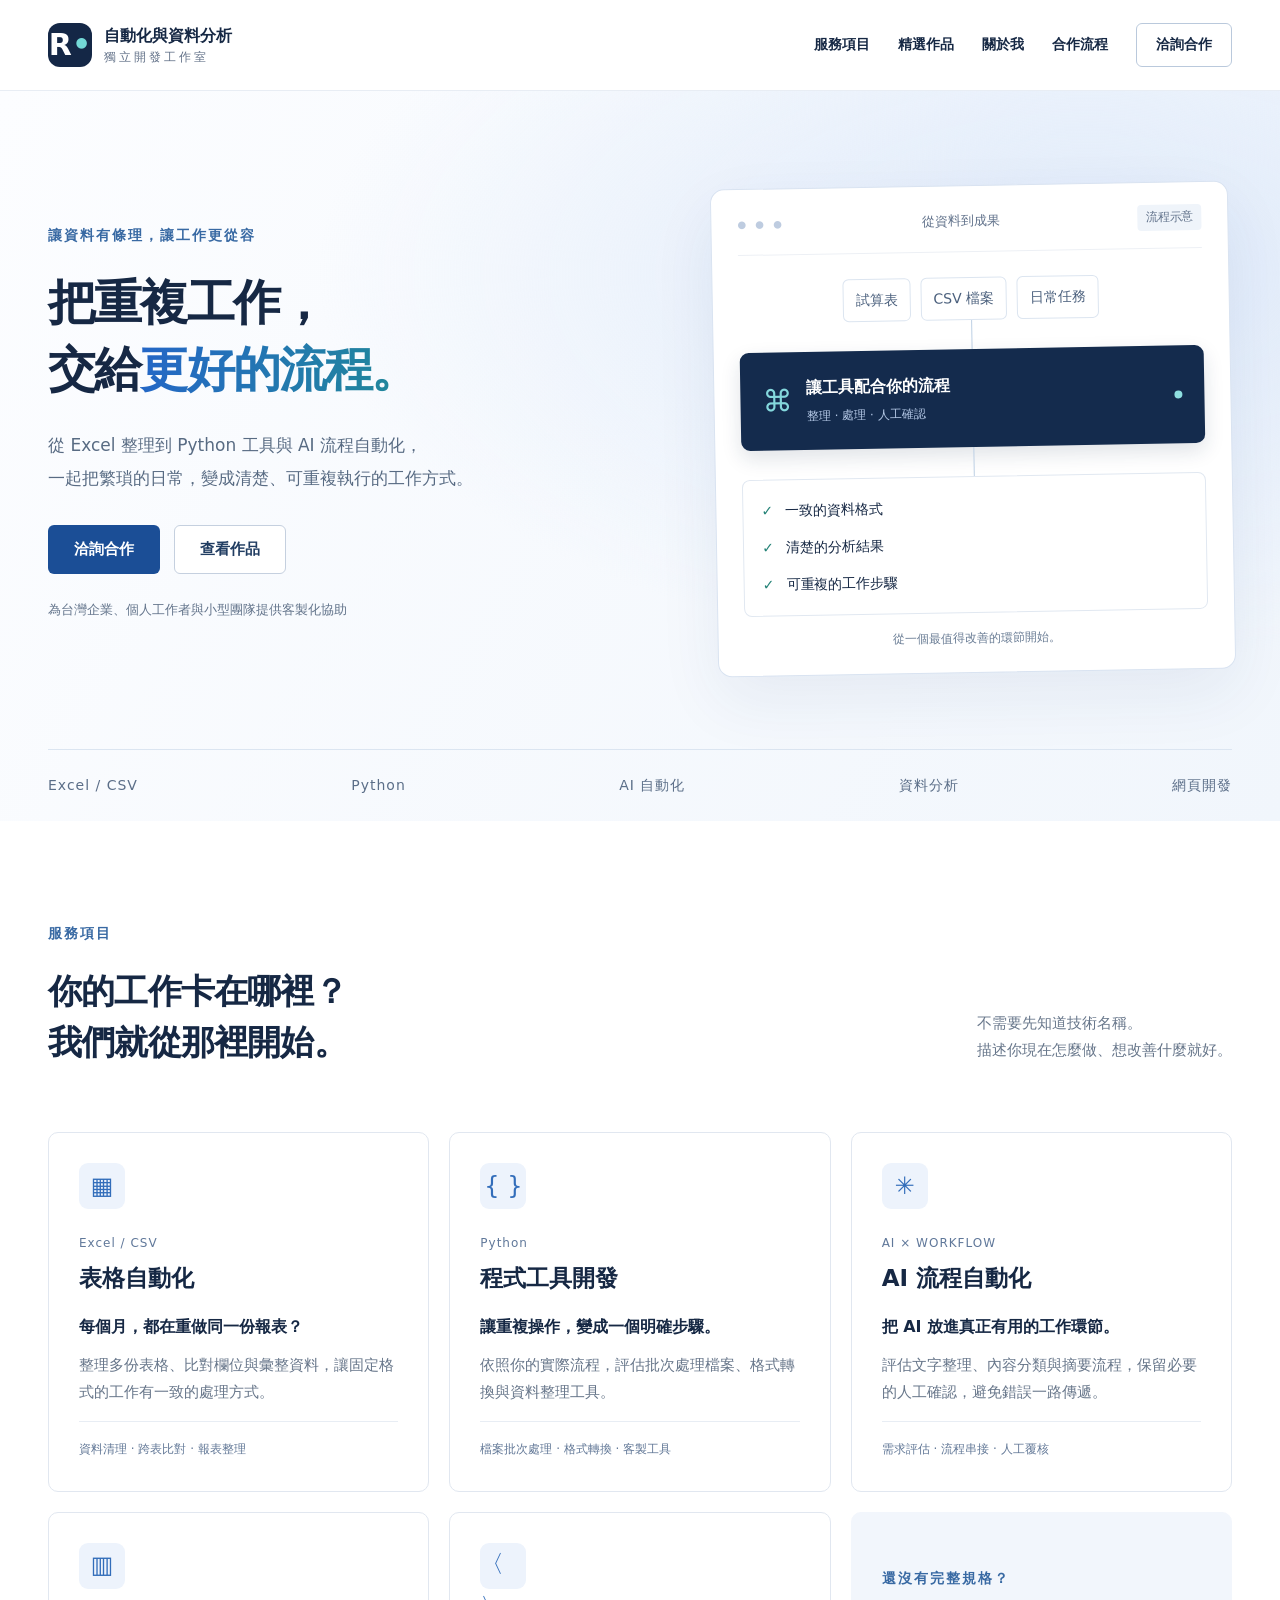
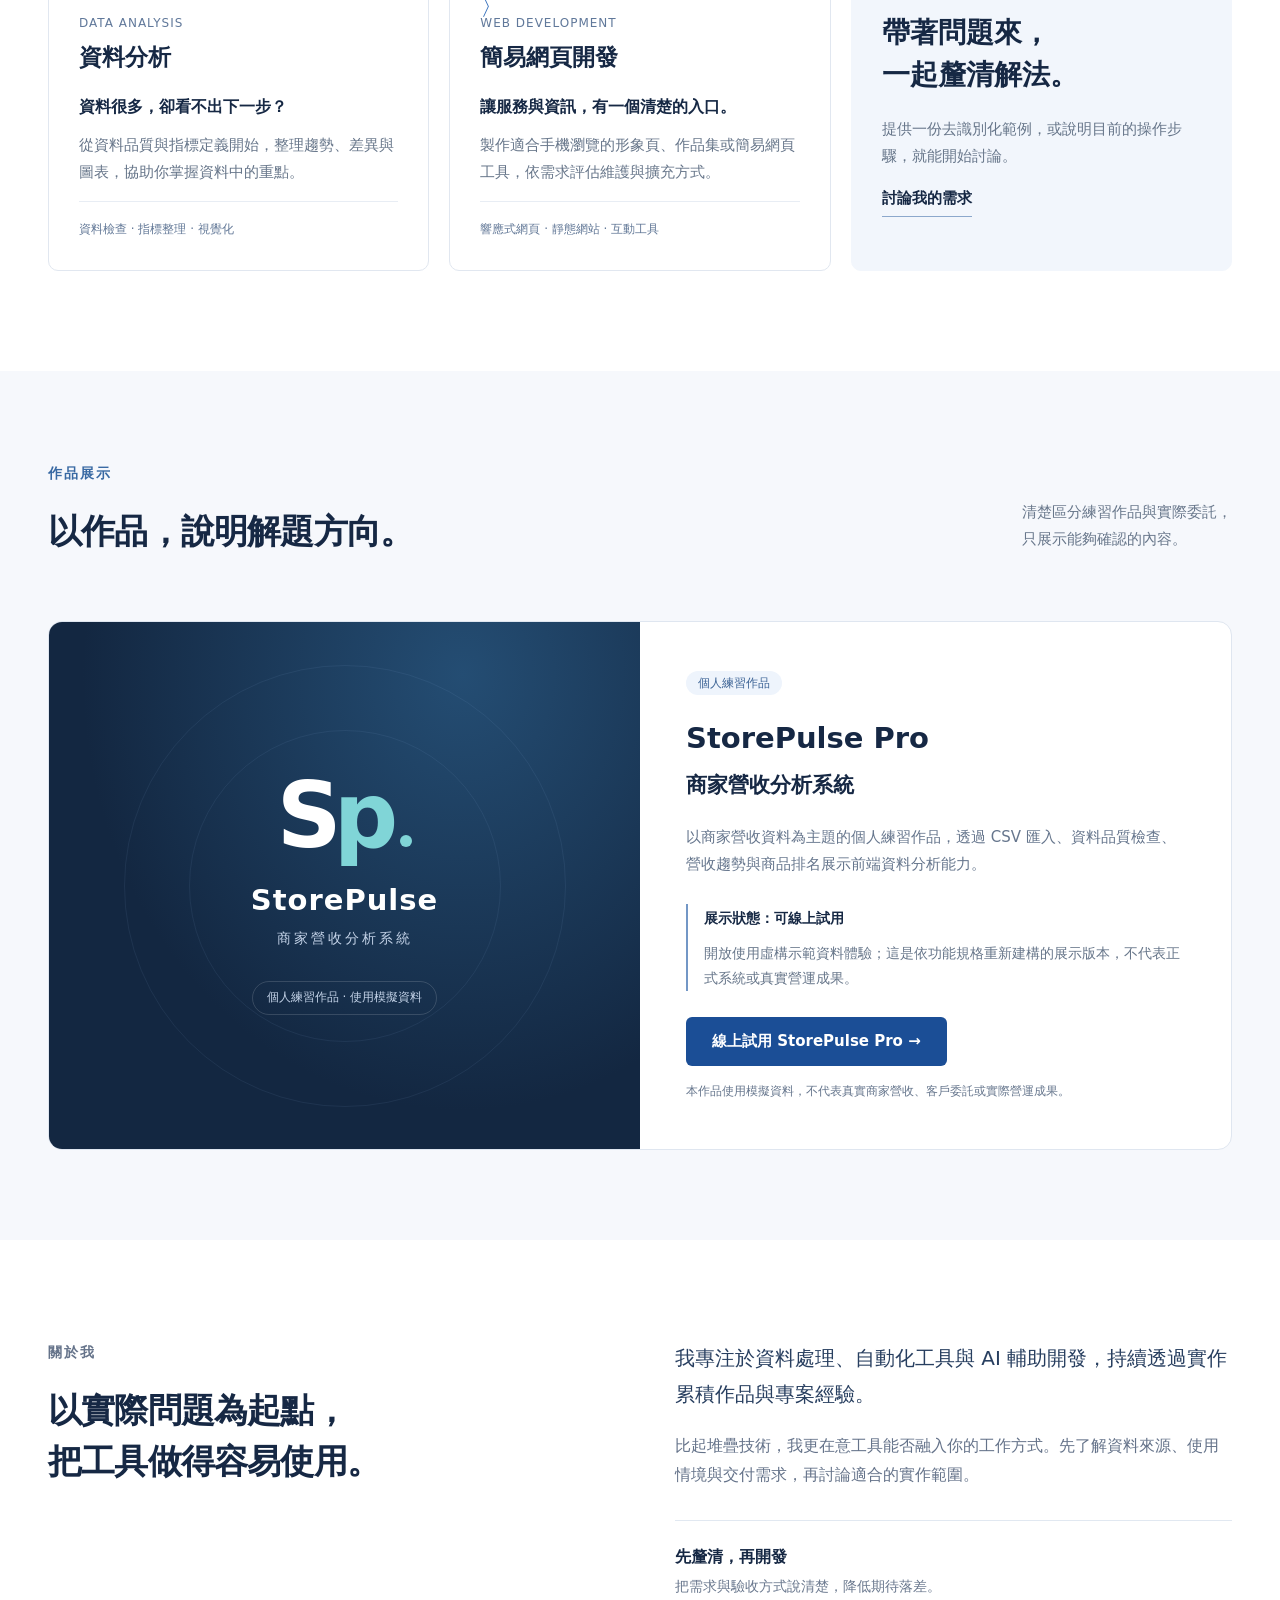
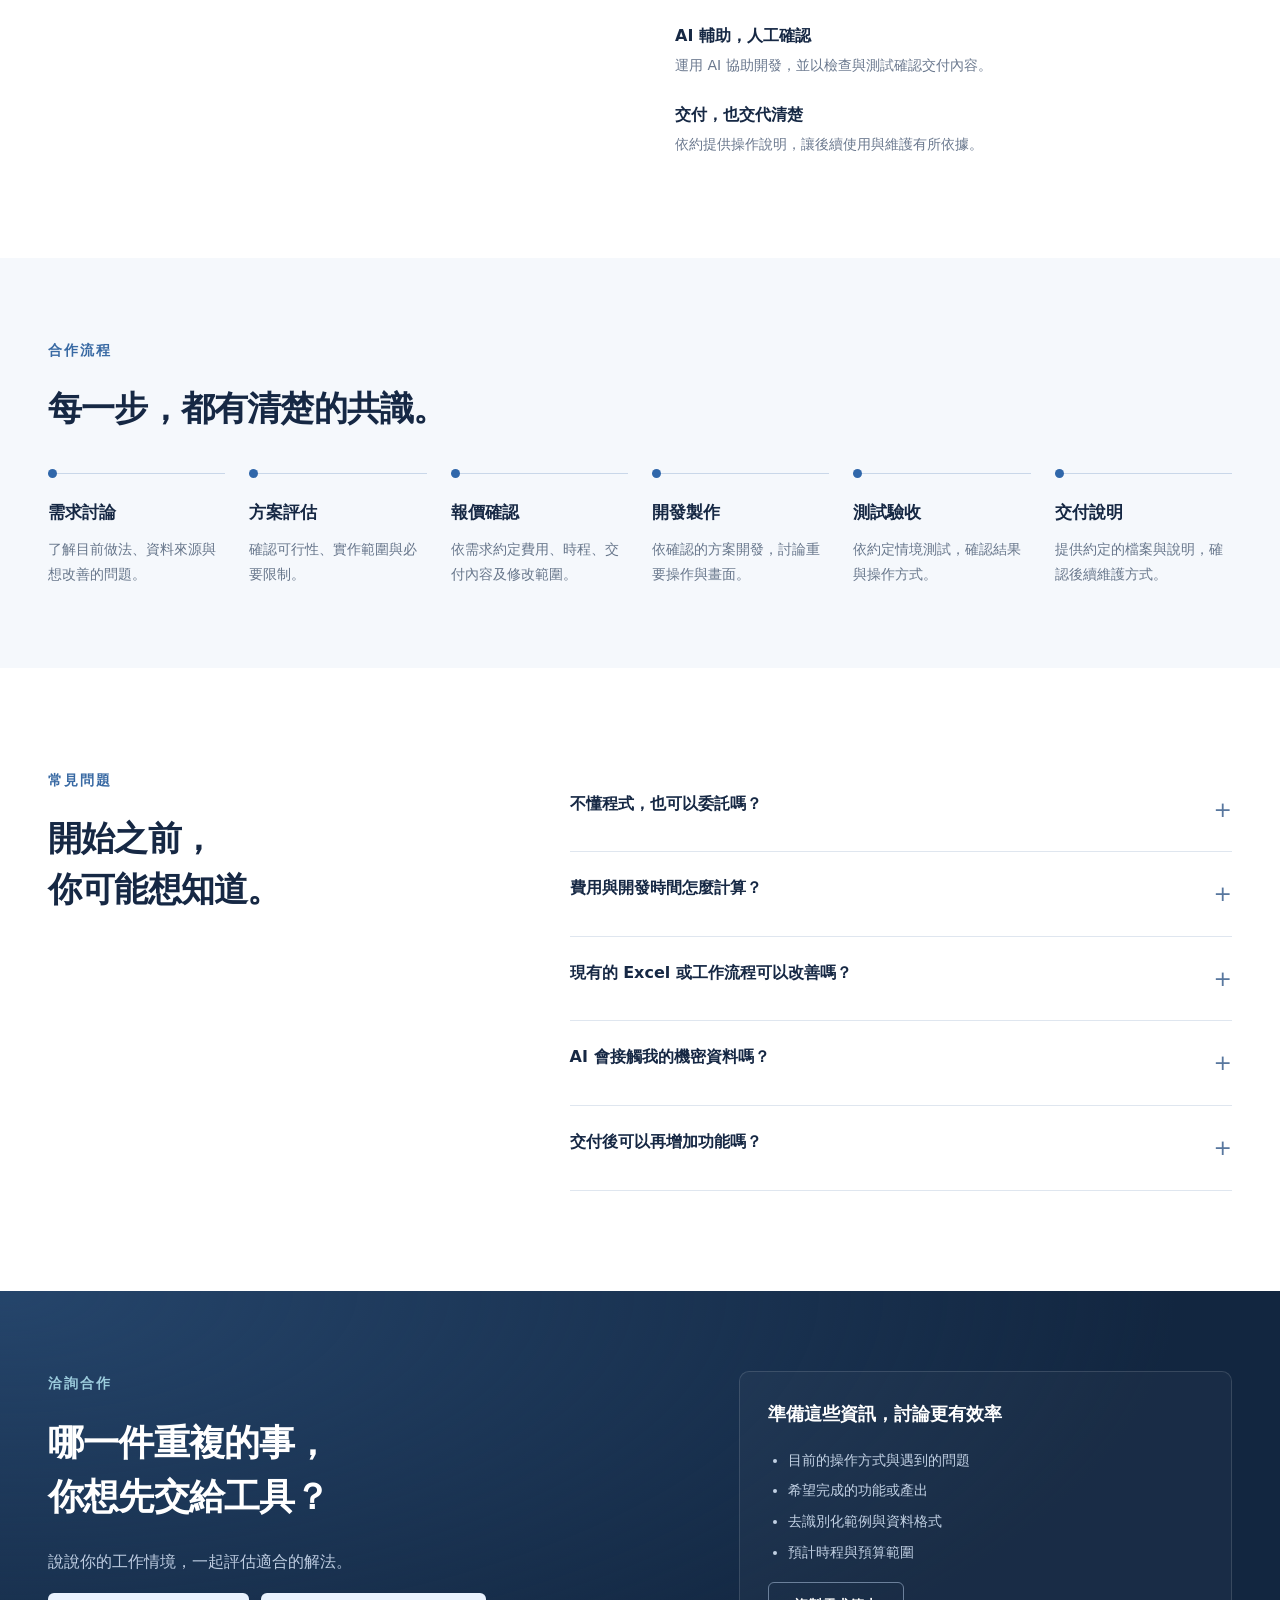
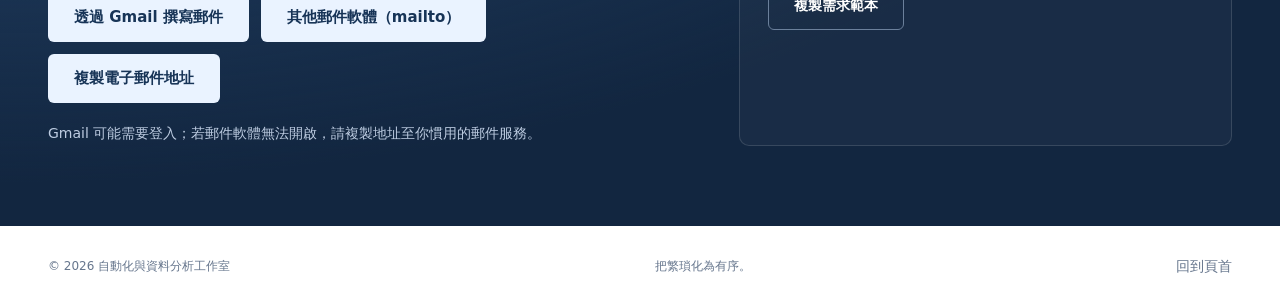
==== commit 375d4731: "修正 StorePulse Pro 子目錄部署並保留工作室首頁" ====
--- a/index.html
+++ b/index.html
@@ -1,10 +1,11 @@
-<!doctype html><html lang="zh-Hant"><head><meta charset="utf-8"><meta name="viewport" content="width=device-width,initial-scale=1"><meta name="description" content="StorePulse Pro — 免登入、在瀏覽器完成的商家訂單 CSV 營收分析展示。"><title>StorePulse Pro｜商家營收分析</title><link rel="icon" type="image/svg+xml" href="assets/logo.svg"><link rel="stylesheet" href="assets/style.css"></head><body>
-<div class="shell"><aside class="sidebar"><div class="brand"><div class="mark">S<span>●</span></div><div>StorePulse <small>PRO · DEMO</small></div></div><div class="side-label">工作區</div><nav><a href="#overview" class="active">◫　營運總覽</a><a href="#trends">⌁　營收趨勢</a><a href="#segments">▤　商品與通路</a><a href="#data">≡　資料品質</a><a href="#guide">ⓘ　操作說明</a></nav><div class="side-card"><strong>隱私優先</strong><span>資料只在本機瀏覽器處理，不會上傳到伺服器。</span></div><div class="side-bottom">DEMO PORTFOLIO · 2026<br>使用合成資料展示</div></aside>
-<main><header class="top"><div class="crumb">工作室作品 <span>/</span> StorePulse Pro</div><a href="../" class="back">↗ 返回工作室</a></header><div class="content"><section class="intro" id="overview"><div><div class="eyebrow">RETAIL INTELLIGENCE · LOCAL-FIRST</div><h1>把訂單資料，<br><span>轉成看得懂的營運決策。</span></h1><p>從 CSV 匯入、資料驗證到營收趨勢和商品排名，快速看出銷售表現與異常。無需帳號、不依賴外部 API。</p><div class="cta"><label for="file" class="button primary">↑　匯入訂單 CSV</label><input type="file" id="file" accept=".csv,text/csv" hidden><button class="button outline" id="sample">↻　載入示範資料</button><button class="button ghost" id="download">↓　匯出分析摘要</button></div><div class="hint" id="sourceStatus">目前使用：內建合成示範資料</div></div><div class="hero-visual" aria-hidden="true"><div class="visual-badge">實用數據 · 不只是圖表</div><div class="hero-line"><i></i><i></i><i></i><i></i><i></i><i></i><i></i><i></i></div><div class="hero-bottom"><span>2026 BUSINESS PULSE</span><b>▰▰▰▱</b></div></div></section>
-<div role="status" id="notice" class="notice" aria-live="polite" hidden></div><div class="section-head"><div><div class="eyebrow">PERFORMANCE</div><h2>營運總覽</h2></div><span class="pill">自動更新</span></div><section class="filters" aria-label="資料篩選"><label>起始日期<input id="start" type="date"></label><label>結束日期<input id="end" type="date"></label><label>銷售通路<select id="channel"><option value="">全部通路</option></select></label><button id="reset" class="button subtle">清除篩選</button><div id="filterCount" class="filter-count"></div></section>
-<section class="stats"><article class="stat featured"><div class="stat-name">淨營收 <span>NET REVENUE</span></div><div class="stat-val" id="net">—</div><p>銷售 − 折扣 − 退款 + 運費</p></article><article class="stat"><div class="stat-name">有效訂單數</div><div class="stat-val" id="orders">—</div><p>去重訂單編號，不含取消</p></article><article class="stat"><div class="stat-name">平均訂單淨額</div><div class="stat-val" id="aov">—</div><p>淨營收 ÷ 有效訂單數</p></article><article class="stat"><div class="stat-name">淨銷售件數</div><div class="stat-val" id="units">—</div><p>已售數量扣除退款數量</p></article></section>
-<section class="section-grid" id="trends"><article class="panel trend"><div class="panel-top"><div><span class="eyebrow">REVENUE TREND</span><h3>每日淨營收趨勢</h3></div><span class="small-muted">新臺幣 TWD</span></div><div class="chart" id="chart" role="img" aria-label="每日淨營收長條圖"></div></article><article class="panel breakdown"><span class="eyebrow">RECONCILIATION</span><h3>營收組成</h3><div class="break-list" id="breakdown"></div><div class="total-row"><span>本期淨營收</span><strong id="net2">—</strong></div></article></section>
-<section id="segments" class="two-panels"><article class="panel"><div class="panel-top"><div><span class="eyebrow">TOP PRODUCTS</span><h3>熱銷商品排行</h3></div></div><div id="products" class="rank-list"></div></article><article class="panel"><div class="panel-top"><div><span class="eyebrow">CHANNEL MIX</span><h3>通路貢獻</h3></div></div><div id="channels" class="rank-list"></div></article></section>
-<section class="panel quality" id="data"><div class="panel-top"><div><span class="eyebrow">DATA QUALITY</span><h3>資料品質與檢核</h3></div><span class="pill" id="qualityTag">資料檢查完成</span></div><div class="quality-grid"><div><div class="mini-label">原始資料列</div><strong id="rawCount">—</strong></div><div><div class="mini-label">有效資料列</div><strong id="validCount">—</strong></div><div><div class="mini-label">有問題的資料列</div><strong id="errorCount">—</strong></div></div><div id="qualityDetails" class="quality-details"></div></section>
-<section class="panel guide" id="guide"><span class="eyebrow">DOCUMENTATION</span><h3>如何使用 StorePulse Pro</h3><div class="guide-grid"><div><div class="step">01</div><b>準備資料</b><p>CSV 必填：date、order_id、product、quantity、unit_price、channel；日期使用 YYYY-MM-DD。</p></div><div><div class="step">02</div><b>匯入與篩選</b><p>選擇 CSV 或載入合成資料，可按日期與通路篩選，並查看錯誤列提示。</p></div><div><div class="step">03</div><b>下載摘要</b><p>以 CSV 匯出主要指標與各通路、商品的淨營收，方便自行確認。</p></div></div><div class="guide-note"><b>計算與限制：</b>支援選填 status（paid／refunded／cancelled 或中文）、discount、shipping、cost。每列代表一個商品明細，折扣／運費是<strong>每列金額</strong>；退款需另列退款狀態。同一訂單多商品可重複使用 order_id。淨營收是簡化營運指標，不等於會計認列收入；成本須每列完整提供才顯示毛利估計。不含稅制、多幣別、跨平台結算與真實 POS 串接。請勿上傳含私人資料的 CSV。</div></section>
-<footer>STOREPULSE PRO — 個人技術展示作品 · 合成資料 · 瀏覽器本地處理 <span>非正式財務／會計系統</span></footer></div></main></div><script type="module" src="assets/app.mjs"></script></body></html>
+<!doctype html>
+<html lang="zh-Hant-TW"><head><meta charset="utf-8"><meta name="viewport" content="width=device-width, initial-scale=1"><meta name="theme-color" content="#101f3c"><title>自動化與資料分析工作室｜Excel、Python、AI 自動化接案</title><meta name="description" content="協助台灣企業與個人整理 Excel 資料、開發 Python 工具、評估 AI 自動化流程、製作資料分析與簡易網頁。從實際需求出發，讓重複工作更有條理。"><link rel="canonical" href="https://gogoray03.github.io/"><meta property="og:type" content="website"><meta property="og:locale" content="zh_TW"><meta property="og:title" content="把重複工作，交給更好的流程。｜自動化與資料分析工作室"><meta property="og:description" content="Excel・Python・AI 自動化・資料分析・網頁開發。從你的工作流程開始，討論適合的解法。"><meta property="og:url" content="https://gogoray03.github.io/"><link rel="icon" href="assets/icon.svg" type="image/svg+xml"><link rel="stylesheet" href="assets/style.css"><script src="assets/config.js" defer></script><script src="assets/main.js" defer></script></head>
+<body><a class="skip" href="#main">跳至主要內容</a><header><div class="wrap nav"><a class="brand" href="#" aria-label="自動化與資料分析工作室首頁"><span class="brand-icon" aria-hidden="true">R<span>•</span></span><span>自動化與資料分析<span class="brand-sub">獨立開發工作室</span></span></a><button class="menu-toggle" aria-controls="navigation" aria-expanded="false" hidden>開啟選單</button><nav id="navigation" aria-label="主要導覽"><a href="#services">服務項目</a><a href="#work">精選作品</a><a href="#about">關於我</a><a href="#process">合作流程</a><a class="nav-cta" href="#contact">洽詢合作</a></nav></div></header>
+<main id="main"><section class="hero"><div class="wrap hero-grid"><div><p class="eyebrow">讓資料有條理，讓工作更從容</p><h1>把重複工作，<br>交給<span class="gradient">更好的流程。</span></h1><p class="hero-copy">從 Excel 整理到 Python 工具與 AI 流程自動化，<br class="desktop">一起把繁瑣的日常，變成清楚、可重複執行的工作方式。</p><div class="actions"><a class="button primary" href="#contact">洽詢合作</a><a class="button secondary" href="#work">查看作品</a></div><p class="hero-note">為台灣企業、個人工作者與小型團隊提供客製化協助</p></div><div class="workflow" aria-label="工作流程示意：整理來源資料、設計處理流程、輸出可用成果"><div class="window-bar"><span aria-hidden="true">● ● ●</span><span>從資料到成果</span><span class="small-tag">流程示意</span></div><div class="flow-source"><span>試算表</span><span>CSV 檔案</span><span>日常任務</span></div><div class="connector" aria-hidden="true"></div><div class="flow-engine"><span class="engine-icon" aria-hidden="true">⌘</span><div><strong>讓工具配合你的流程</strong><span>整理 · 處理 · 人工確認</span></div><span class="engine-pulse" aria-hidden="true"></span></div><div class="connector" aria-hidden="true"></div><div class="flow-output"><div><span class="check" aria-hidden="true">✓</span><span>一致的資料格式</span></div><div><span class="check" aria-hidden="true">✓</span><span>清楚的分析結果</span></div><div><span class="check" aria-hidden="true">✓</span><span>可重複的工作步驟</span></div></div><p class="diagram-note">從一個最值得改善的環節開始。</p></div></div><div class="wrap capabilities"><span>Excel / CSV</span><span>Python</span><span>AI 自動化</span><span>資料分析</span><span>網頁開發</span></div></section>
+<section id="services" class="section wrap"><div class="section-heading"><div><p class="eyebrow">服務項目</p><h2>你的工作卡在哪裡？<br>我們就從那裡開始。</h2></div><p>不需要先知道技術名稱。<br>描述你現在怎麼做、想改善什麼就好。</p></div><div class="service-grid"><article class="service"><span class="service-symbol" aria-hidden="true">▦</span><p class="tech">Excel / CSV</p><h3>表格自動化</h3><h4>每個月，都在重做同一份報表？</h4><p>整理多份表格、比對欄位與彙整資料，讓固定格式的工作有一致的處理方式。</p><div class="service-foot">資料清理 · 跨表比對 · 報表整理</div></article><article class="service"><span class="service-symbol" aria-hidden="true">{ }</span><p class="tech">Python</p><h3>程式工具開發</h3><h4>讓重複操作，變成一個明確步驟。</h4><p>依照你的實際流程，評估批次處理檔案、格式轉換與資料整理工具。</p><div class="service-foot">檔案批次處理 · 格式轉換 · 客製工具</div></article><article class="service"><span class="service-symbol" aria-hidden="true">✳</span><p class="tech">AI × WORKFLOW</p><h3>AI 流程自動化</h3><h4>把 AI 放進真正有用的工作環節。</h4><p>評估文字整理、內容分類與摘要流程，保留必要的人工確認，避免錯誤一路傳遞。</p><div class="service-foot">需求評估 · 流程串接 · 人工覆核</div></article><article class="service"><span class="service-symbol" aria-hidden="true">▥</span><p class="tech">DATA ANALYSIS</p><h3>資料分析</h3><h4>資料很多，卻看不出下一步？</h4><p>從資料品質與指標定義開始，整理趨勢、差異與圖表，協助你掌握資料中的重點。</p><div class="service-foot">資料檢查 · 指標整理 · 視覺化</div></article><article class="service"><span class="service-symbol" aria-hidden="true">〈 〉</span><p class="tech">WEB DEVELOPMENT</p><h3>簡易網頁開發</h3><h4>讓服務與資訊，有一個清楚的入口。</h4><p>製作適合手機瀏覽的形象頁、作品集或簡易網頁工具，依需求評估維護與擴充方式。</p><div class="service-foot">響應式網頁 · 靜態網站 · 互動工具</div></article><aside class="service service-invite"><p class="eyebrow">還沒有完整規格？</p><h3>帶著問題來，<br>一起釐清解法。</h3><p>提供一份去識別化範例，或說明目前的操作步驟，就能開始討論。</p><a href="#contact" class="text-link">討論我的需求</a></aside></div></section>
+<section id="work" class="work-section"><div class="wrap"><div class="section-heading"><div><p class="eyebrow">作品展示</p><h2>以作品，說明解題方向。</h2></div><p>清楚區分練習作品與實際委託，<br>只展示能夠確認的內容。</p></div><article class="project"><div class="project-art"><div class="project-monogram" aria-hidden="true">S<span>p</span><i></i></div><span class="project-name">StorePulse</span><span>商家營收分析系統</span><p>個人練習作品 · 使用模擬資料</p></div><div class="project-content"><span class="pill">個人練習作品</span><h3>StorePulse Pro<br><span>商家營收分析系統</span></h3><p>以商家營收資料為主題的個人練習作品，透過 CSV 匯入、資料品質檢查、營收趨勢與商品排名展示前端資料分析能力。</p><div class="project-status"><strong>展示狀態：可線上試用</strong><p>開放使用虛構示範資料體驗；這是依功能規格重新建構的展示版本，不代表正式系統或真實營運成果。</p></div><p><a class="button primary" href="/storepulse/">線上試用 StorePulse Pro →</a></p><p class="small">本作品使用模擬資料，不代表真實商家營收、客戶委託或實際營運成果。</p></div></article></div></section>
+<section id="about" class="section wrap about"><div><p class="eyebrow">關於我</p><h2>以實際問題為起點，<br>把工具做得容易使用。</h2></div><div><p class="lead">我專注於資料處理、自動化工具與 AI 輔助開發，持續透過實作累積作品與專案經驗。</p><p>比起堆疊技術，我更在意工具能否融入你的工作方式。先了解資料來源、使用情境與交付需求，再討論適合的實作範圍。</p><div class="principles"><div><strong>先釐清，再開發</strong><p>把需求與驗收方式說清楚，降低期待落差。</p></div><div><strong>AI 輔助，人工確認</strong><p>運用 AI 協助開發，並以檢查與測試確認交付內容。</p></div><div><strong>交付，也交代清楚</strong><p>依約提供操作說明，讓後續使用與維護有所依據。</p></div></div></div></section>
+<section id="process" class="process-section"><div class="wrap"><p class="eyebrow">合作流程</p><h2>每一步，都有清楚的共識。</h2><ol class="process"><li><span class="process-dot" aria-hidden="true"></span><h3>需求討論</h3><p>了解目前做法、資料來源與想改善的問題。</p></li><li><span class="process-dot" aria-hidden="true"></span><h3>方案評估</h3><p>確認可行性、實作範圍與必要限制。</p></li><li><span class="process-dot" aria-hidden="true"></span><h3>報價確認</h3><p>依需求約定費用、時程、交付內容及修改範圍。</p></li><li><span class="process-dot" aria-hidden="true"></span><h3>開發製作</h3><p>依確認的方案開發，討論重要操作與畫面。</p></li><li><span class="process-dot" aria-hidden="true"></span><h3>測試驗收</h3><p>依約定情境測試，確認結果與操作方式。</p></li><li><span class="process-dot" aria-hidden="true"></span><h3>交付說明</h3><p>提供約定的檔案與說明，確認後續維護方式。</p></li></ol></div></section>
+<section id="faq" class="section wrap faq"><div><p class="eyebrow">常見問題</p><h2>開始之前，<br>你可能想知道。</h2></div><div><details><summary>不懂程式，也可以委託嗎？<span aria-hidden="true">+</span></summary><p>可以。你只需要描述目前怎麼操作、遇到什麼問題，以及希望得到什麼結果。若能提供去識別化範例資料，會更容易評估。</p></details><details><summary>費用與開發時間怎麼計算？<span aria-hidden="true">+</span></summary><p>依資料複雜度、功能範圍、交付形式與時程需求評估。需求釐清後提供報價與預估時程，確認後才進入開發。</p></details><details><summary>現有的 Excel 或工作流程可以改善嗎？<span aria-hidden="true">+</span></summary><p>可以先評估。請提供檔案格式、資料量與目前操作步驟；涉及巨集、外部系統或權限的需求，會先確認環境與限制。</p></details><details><summary>AI 會接觸我的機密資料嗎？<span aria-hidden="true">+</span></summary><p>會先討論資料使用範圍與工具選擇。初步評估請提供去識別化資料；是否使用第三方 AI 服務，應在方案中確認，不直接將機密資料交給外部服務。</p></details><details><summary>交付後可以再增加功能嗎？<span aria-hidden="true">+</span></summary><p>可以討論。交付、修正與維護範圍會事先約定；新增功能依實際需求另行評估費用與時程。</p></details></div></section>
+<section id="contact" class="contact-section"><div class="wrap contact-grid"><div><p class="eyebrow">洽詢合作</p><h2>哪一件重複的事，<br>你想先交給工具？</h2><p>說說你的工作情境，一起評估適合的解法。</p><div class="contact-links" id="contact-links"></div><p id="contact-status" class="contact-status">聯絡方式設定中，暫未開放線上洽詢。</p><noscript><p>目前未啟用互動功能。聯絡方式請於啟用 JavaScript 後查看。</p></noscript></div><div class="brief"><h3>準備這些資訊，討論更有效率</h3><ul><li>目前的操作方式與遇到的問題</li><li>希望完成的功能或產出</li><li>去識別化範例與資料格式</li><li>預計時程與預算範圍</li></ul><button class="button secondary" id="copy-brief" type="button" hidden>複製需求範本</button><p class="copy-status" id="copy-status" role="status" aria-live="polite"></p><textarea id="brief-fallback" aria-label="需求範本，請選取並複製" readonly hidden></textarea></div></div></section></main>
+<footer class="wrap footer"><span>© 2026 自動化與資料分析工作室</span><span>把繁瑣化為有序。</span><a href="#main">回到頁首</a></footer></body></html>
--- a/assets/style.css
+++ b/assets/style.css
@@ -1 +1 @@
-:root{--ink:#122238;--muted:#738198;--dark:#0b1d33;--accent:#0f6da2;--mint:#35caa7;--canvas:#f4f7fb;--border:#e4eaf2;--white:#fff;--font:system-ui,-apple-system,"Segoe UI","Noto Sans TC",sans-serif}*{box-sizing:border-box}html{scroll-behavior:smooth}body{margin:0;background:var(--canvas);color:var(--ink);font-family:var(--font);line-height:1.6}button,input,select{font:inherit}button{cursor:pointer}a{color:inherit;text-decoration:none}.shell{display:flex;min-height:100vh}.sidebar{width:248px;flex-shrink:0;background:var(--dark);color:#e8f3fb;position:sticky;top:0;height:100vh;display:flex;flex-direction:column;padding:31px 20px}.brand{display:flex;align-items:center;gap:12px;font-size:18px;font-weight:800;letter-spacing:-.5px}.brand small{display:block;font-size:9px;letter-spacing:2px;color:#78a9bb;margin-top:1px}.mark{width:42px;height:42px;background:#143956;border-radius:13px;display:grid;place-items:center;font-size:25px;color:white}.mark span{color:#4bd9c0}.side-label{font-size:10px;color:#668398;margin:58px 12px 13px;letter-spacing:2px;text-transform:uppercase}.sidebar nav{display:grid;gap:5px}.sidebar nav a{border-radius:10px;padding:13px 15px;font-size:13px;color:#99acbb}.sidebar nav a:hover,.sidebar nav a.active{color:#f1fdff;background:#1b3650}.side-card{margin-top:auto;display:grid;gap:8px;padding:16px;background:#122d46;border:1px solid #25415a;border-radius:13px;font-size:12px}.side-card strong{color:#c5fff0}.side-card span{color:#93aaba}.side-bottom{font-size:10px;color:#647e90;letter-spacing:1px;margin:18px 0 0;line-height:2}main{min-width:0;flex:1}.top{height:72px;background:white;display:flex;align-items:center;justify-content:space-between;padding:0 clamp(22px,4vw,62px);border-bottom:1px solid var(--border)}.crumb{color:#75869c;font-size:12px}.crumb span{margin:0 8px;color:#bac8d5}.back{font-size:12px;color:#2e6987;border:1px solid var(--border);padding:9px 14px;border-radius:9px}.content{max-width:1480px;margin:auto;padding:35px clamp(20px,4vw,60px) 18px}.intro{background:#0c243c;border-radius:18px;color:white;padding:42px;display:grid;grid-template-columns:1.45fr 1fr;gap:24px;overflow:hidden;position:relative}.intro:before{content:"";position:absolute;right:-120px;top:-140px;width:450px;height:450px;border-radius:50%;background:radial-gradient(circle,#1b688362,transparent 65%)}.intro>div{position:relative;z-index:1}.eyebrow{font-size:10px;letter-spacing:2px;font-weight:850;color:#1886a3}.intro .eyebrow{color:#67dfc5}.intro h1{font-size:clamp(27px,3.6vw,47px);letter-spacing:-1.5px;line-height:1.3;margin:17px 0}.intro h1 span{color:#79dfca}.intro p{max-width:640px;color:#adc4d4;font-size:13px;line-height:2}.cta{display:flex;flex-wrap:wrap;gap:9px;margin-top:22px}.button{border:1px solid transparent;border-radius:10px;padding:11px 15px;font-weight:750;font-size:12px;display:inline-flex;align-items:center;justify-content:center;white-space:nowrap}.button.primary{background:#54d4b4;color:#052b35}.button.outline{color:white;border-color:#547187;background:#14344e}.button.ghost{background:transparent;color:#d9eff5;border-color:#547187}.button.subtle{background:white;border:1px solid var(--border);color:#476780}.button:hover{filter:brightness(1.08)}.hint{font-size:11px;color:#8faabd;margin-top:15px}.hero-visual{align-self:center;min-height:214px;border:1px solid #36576e;border-radius:15px;background:linear-gradient(150deg,#0d354f,#133e57 60%,#0b2841);padding:17px;display:flex;flex-direction:column;justify-content:space-between}.visual-badge{font-size:11px;color:#b5deef}.hero-line{height:112px;display:flex;align-items:end;gap:9px;opacity:.95}.hero-line i{flex:1;min-width:5px;background:linear-gradient(#4ed8bc,#146d89);border-radius:4px 4px 0 0}.hero-line i:nth-child(1){height:30%}.hero-line i:nth-child(2){height:55%}.hero-line i:nth-child(3){height:47%}.hero-line i:nth-child(4){height:72%}.hero-line i:nth-child(5){height:58%}.hero-line i:nth-child(6){height:83%}.hero-line i:nth-child(7){height:66%}.hero-line i:nth-child(8){height:94%}.hero-bottom{display:flex;justify-content:space-between;font-size:10px;letter-spacing:1px;color:#a1bfd0}.hero-bottom b{color:#76e4ce}.section-head{display:flex;align-items:end;justify-content:space-between;margin:34px 0 15px}.section-head h2{font-size:22px;margin:3px 0}.pill{background:#e6f6f3;color:#167f75;border-radius:100px;padding:6px 12px;font-size:11px;font-weight:750}.filters{display:flex;align-items:end;flex-wrap:wrap;gap:12px;background:#fff;padding:16px;border:1px solid var(--border);border-radius:13px;margin-bottom:16px}.filters label{display:grid;gap:5px;font-size:11px;color:#7a8a9a;font-weight:700}.filters input,.filters select{min-height:38px;border:1px solid #dfe6ef;border-radius:8px;background:#fff;color:#284359;padding:7px 10px;max-width:180px}.filter-count{font-size:11px;color:var(--muted);margin-left:auto;padding-bottom:11px}.stats{display:grid;grid-template-columns:repeat(4,minmax(0,1fr));gap:13px}.stat{background:white;padding:20px;border:1px solid var(--border);border-radius:13px;min-width:0}.stat.featured{background:linear-gradient(130deg,#103554,#0a263f);color:white}.stat-name{font-size:12px;color:#6d8091;font-weight:760}.stat-name span{display:block;font-size:9px;letter-spacing:1px}.featured .stat-name{color:#a5c6d7}.stat-val{font-size:clamp(20px,2.1vw,30px);font-weight:850;letter-spacing:-.9px;margin:12px 0 7px;overflow-wrap:anywhere}.stat p{font-size:10px;color:#94a2b0;margin:0}.featured p{color:#a2bfd0}.section-grid{display:grid;grid-template-columns:1.65fr 1fr;gap:14px;margin-top:14px}.two-panels{display:grid;grid-template-columns:1fr 1fr;gap:14px;margin-top:14px}.panel{min-width:0;background:white;border:1px solid var(--border);border-radius:14px;padding:23px}.panel-top{display:flex;align-items:start;justify-content:space-between;gap:12px}.panel h3{font-size:17px;letter-spacing:-.3px;margin:6px 0 19px}.small-muted{font-size:10px;color:#9aa8b6}.chart{min-height:235px;display:flex;flex-direction:column;justify-content:center}.chart svg{width:100%;height:auto;max-height:285px}.chart .axis{fill:#8b9ba9;font:11px system-ui}.chart .gridline{stroke:#e9eff5;stroke-dasharray:3 5}.break-list{display:grid;gap:13px;margin-top:3px}.break-item{display:flex;justify-content:space-between;font-size:12px;color:#73869a}.break-item strong{color:#33485c;font-size:13px}.total-row{border-top:1px solid var(--border);margin-top:18px;padding-top:16px;display:flex;justify-content:space-between;font-size:14px}.total-row strong{color:#146b88}.rank-list{display:grid;gap:15px}.rank-row{display:grid;grid-template-columns:25px minmax(0,1fr) auto;gap:11px;align-items:center;font-size:12px}.rank-num{background:#edf4fa;color:#276a89;border-radius:8px;text-align:center;padding:5px}.rank-label{min-width:0;overflow:hidden;text-overflow:ellipsis;white-space:nowrap;font-weight:700}.rank-val{font-size:12px;font-weight:800}.track{height:5px;background:#edf1f5;border-radius:10px;margin-top:7px;overflow:hidden}.track span{display:block;height:100%;background:linear-gradient(90deg,#278eae,#4dd4b8);border-radius:10px}.quality{margin-top:14px}.quality-grid{display:grid;grid-template-columns:repeat(3,1fr);gap:12px}.quality-grid>div{padding:13px;background:#f4f8fb;border-radius:10px}.mini-label{font-size:11px;color:#7e91a5}.quality-grid strong{font-size:20px}.quality-details{font-size:12px;color:#668096;margin-top:16px;line-height:1.9}.quality-details ul{margin:4px 0 0;padding-left:20px}.guide{margin-top:14px}.guide-grid{display:grid;grid-template-columns:repeat(3,1fr);gap:24px}.step{color:#2298ae;font-size:11px;font-weight:800;letter-spacing:2px}.guide-grid b{font-size:13px}.guide-grid p{font-size:11px;color:#83909e;line-height:1.9}.guide-note{padding:14px 16px;background:#f0f7f8;border-radius:9px;font-size:11px;color:#5f7583;line-height:1.9;margin-top:12px}.notice{border-radius:11px;background:#fff8e9;border:1px solid #eed4a3;padding:13px;margin:18px 0;font-size:12px;color:#795a28}.notice[hidden]{display:none}footer{padding:28px 0 5px;color:#96a4b0;font-size:10px;display:flex;justify-content:space-between;gap:10px}@media(max-width:1080px){.sidebar{width:205px}.intro{grid-template-columns:1fr}.hero-visual{display:none}.stats{grid-template-columns:repeat(2,1fr)}.section-grid{grid-template-columns:1fr}}@media(max-width:740px){.shell{display:block}.sidebar{height:auto;width:auto;position:static;padding:13px 18px}.brand{font-size:15px}.mark{width:34px;height:34px;font-size:19px}.sidebar .side-label,.sidebar nav,.sidebar .side-card,.sidebar .side-bottom{display:none}.top{height:56px;padding:0 18px}.content{padding:18px 14px}.intro{padding:24px 20px}.intro h1{font-size:28px}.intro p{font-size:12px}.cta{align-items:stretch}.cta .button{flex:1}.filters{display:grid;grid-template-columns:1fr 1fr}.filters label input,.filters label select{width:100%;max-width:none}.filter-count{grid-column:1/-1;padding:0}.stats{gap:8px}.stat{padding:16px 12px}.stat-val{font-size:23px}.two-panels{grid-template-columns:1fr}.panel{padding:19px}.guide-grid{grid-template-columns:1fr;gap:10px}footer{display:block}}
+*{box-sizing:border-box}html{scroll-behavior:smooth;scroll-padding-top:110px}body{margin:0;color:#162844;background:#fff;font-family:system-ui,-apple-system,"Segoe UI","Noto Sans TC","Microsoft JhengHei",sans-serif;font-size:16px;line-height:1.8}a{color:inherit;text-decoration:none}button,textarea{font:inherit}button,a,summary{-webkit-tap-highlight-color:transparent}button{cursor:pointer}[hidden]{display:none!important}:focus-visible{outline:3px solid #2275de;outline-offset:5px}::selection{background:#c7e0ff}.wrap{max-width:1200px;margin:auto;width:calc(100% - 96px)}header{position:sticky;top:0;z-index:10;background:#ffffffed;backdrop-filter:blur(12px);border-bottom:1px solid #e8edf4}.nav{min-height:90px;display:flex;align-items:center;justify-content:space-between;gap:24px}.brand{display:flex;gap:12px;align-items:center;font-weight:700;line-height:1.5}.brand-icon{font-size:30px;background:#142746;color:white;width:44px;height:44px;border-radius:12px;text-align:center;line-height:44px}.brand-icon span{color:#73d8d6}.brand-sub{display:block;font-size:12px;letter-spacing:3px;font-weight:400;color:#637289}nav{display:flex;align-items:center;gap:28px;font-size:14px;font-weight:600}nav a:hover,.text-link:hover{color:#2566c9}.nav-cta{border:1px solid #bac9dc;border-radius:6px;padding:8px 19px}.menu-toggle{display:none}.hero{background:radial-gradient(ellipse at 85% 25%,#dfeafa 0,transparent 50%),linear-gradient(120deg,#fcfdff,#f1f6fc);overflow:hidden}.hero-grid{display:grid;grid-template-columns:1.15fr 1fr;gap:70px;align-items:center;padding-top:94px;padding-bottom:76px}.eyebrow{font-size:14px;letter-spacing:2px;font-weight:600;color:#3869a3;margin:0 0 20px}h1{font-size:clamp(36px,3.75vw,54px);line-height:1.4;letter-spacing:-1.8px;margin:0 0 26px;font-weight:750}.gradient{background:linear-gradient(100deg,#2466c7,#218a97);background-clip:text;color:transparent}.hero-copy{color:#586b83;font-size:17px;line-height:1.95;margin-bottom:30px}.actions{display:flex;gap:14px;flex-wrap:wrap}.button{display:inline-flex;justify-content:center;align-items:center;border-radius:6px;min-height:48px;padding:10px 25px;font-weight:600;font-size:15px;border:1px solid transparent;transition:transform .2s,background .2s}.button:hover{transform:translateY(-2px)}.primary{background:#1b4e96;color:#fff}.primary:hover{background:#163f79}.secondary{background:#fff;border-color:#c5d0df;color:#213d62}.hero-note{font-size:13px;color:#64758c;margin-top:24px}.workflow{background:#fff;border:1px solid #d9e3f1;box-shadow:0 24px 65px #193c6c12;border-radius:14px;transform:rotate(-1deg);padding:22px 26px;animation:appear .7s ease-out}.window-bar{display:flex;align-items:center;justify-content:space-between;gap:10px;border-bottom:1px solid #edf0f5;padding-bottom:17px;font-size:13px;color:#61728b}.window-bar>span:first-child{font-size:10px;color:#becce0;letter-spacing:3px}.small-tag{padding:2px 8px;background:#eff4fa;border-radius:4px;font-size:12px}.flow-source{display:flex;gap:10px;justify-content:center;margin-top:25px;font-size:14px}.flow-source span{border:1px solid #dce5f0;border-radius:6px;padding:8px 12px;color:#4b607d}.connector{height:29px;width:1px;background:#bdd0e4;margin:auto}.flow-engine{display:flex;gap:14px;align-items:center;background:#142b4d;border-radius:9px;padding:22px;color:white;box-shadow:0 8px 20px #142b4d22}.flow-engine strong{font-size:16px;display:block}.flow-engine div span{display:block;font-size:12px;color:#b4c8e6;margin-top:3px}.engine-icon{font-size:30px;color:#84d8dd}.engine-pulse{width:8px;height:8px;background:#8edfe0;border-radius:50%;margin-left:auto}.flow-output{border:1px solid #e1e8f1;border-radius:8px;padding:12px 18px;font-size:14px}.flow-output>div{padding:6px 0;display:flex;gap:12px}.check{color:#238276}.diagram-note{color:#6a7d95;font-size:12px;text-align:center;margin:15px 0 0}.capabilities{display:flex;justify-content:space-between;border-top:1px solid #dbe5f1;padding:23px 0;color:#5b6e88;font-size:14px;letter-spacing:1px}.section{padding-top:100px;padding-bottom:100px}h2{font-size:34px;line-height:1.5;letter-spacing:-.8px;margin:0 0 24px}h3{line-height:1.5}p{margin-top:0}.section-heading{display:flex;justify-content:space-between;align-items:end;margin-bottom:40px;gap:24px}.section-heading>p{color:#68778b;font-size:15px;margin-bottom:28px}.service-grid{display:grid;grid-template-columns:repeat(3,1fr);gap:20px}.service{border:1px solid #e1e7f0;border-radius:10px;padding:30px;display:flex;flex-direction:column;align-items:start}.service-symbol{font-size:24px;color:#326dba;background:#edf3fc;width:46px;height:46px;border-radius:9px;display:grid;place-items:center;margin-bottom:24px}.tech{font-size:12px;letter-spacing:1px;color:#60789a;margin:0 0 6px}.service h3{font-size:23px;margin:0 0 18px}.service h4{font-size:16px;font-weight:600;margin:0 0 10px}.service>p:not(.tech):not(.eyebrow){font-size:15px;color:#67768a}.service-foot{font-size:12px;color:#627897;border-top:1px solid #e8edf4;padding-top:17px;margin-top:auto;width:100%}.service-invite{background:#f2f6fc;border-color:#f2f6fc;justify-content:center}.service-invite h3{font-size:28px;margin:0 0 20px}.text-link{font-weight:600;font-size:15px;border-bottom:1px solid #8ca8cc;padding-bottom:4px}.work-section{padding:90px 0;background:#f6f8fc}.project{display:grid;grid-template-columns:1fr 1fr;border:1px solid #dfe6f0;background:#fff;border-radius:14px;overflow:hidden}.project-art{min-height:430px;background:radial-gradient(ellipse at 70% 10%,#244d73,transparent 65%),#132741;display:flex;flex-direction:column;align-items:center;justify-content:center;color:#c4d3e8;position:relative;overflow:hidden}.project-art:before,.project-art:after{content:'';position:absolute;width:440px;height:440px;border:1px solid #91bce016;border-radius:50%;pointer-events:none}.project-art:after{width:310px;height:310px}.project-monogram{font-size:90px;line-height:1.3;font-weight:700;letter-spacing:-8px;color:#fff;position:relative}.project-monogram span{color:#80d5d7}.project-monogram i{display:inline-block;width:12px;height:12px;border-radius:50%;background:#80d5d7;margin-left:10px}.project-name{font-size:29px;letter-spacing:1px;color:white;font-weight:600}.project-art>span:not(.project-name){font-size:14px;letter-spacing:3px}.project-art>p{font-size:12px;margin:30px 0 0;padding:5px 14px;border:1px solid #ffffff25;border-radius:30px}.project-content{padding:46px}.pill{font-size:12px;background:#eef4fc;color:#3c6395;padding:5px 12px;border-radius:30px}.project h3{font-size:29px;margin:20px 0}.project h3 span{font-size:21px;font-weight:600}.project-content>p{font-size:15px;color:#66768d}.project-status{border-left:2px solid #7397c6;padding-left:16px;margin:26px 0}.project-status strong{font-size:14px}.project-status p{font-size:14px;color:#67768a;margin:8px 0 0}.project-content .small{font-size:12px;margin-bottom:0}.about{display:grid;grid-template-columns:1fr 1fr;gap:70px}.about>div>p{color:#65738a}.about .lead{font-size:20px;color:#283f60;line-height:1.8}.principles{margin-top:30px;border-top:1px solid #e1e8f1}.principles>div{padding-top:22px}.principles strong{font-size:16px}.principles p{font-size:14px;color:#6a788e;margin:3px 0 0}.process-section{background:#f5f8fc;padding:80px 0}.process{display:grid;grid-template-columns:repeat(6,1fr);gap:24px;list-style:none;padding:15px 0 0;margin:0}.process li{border-top:1px solid #c9d7e9;position:relative;padding-top:26px}.process-dot{width:9px;height:9px;border-radius:50%;background:#3067aa;position:absolute;top:-5px;left:0}.process h3{font-size:17px;margin:0 0 12px}.process p{font-size:14px;color:#67768b;margin-bottom:0}.faq{display:grid;grid-template-columns:.8fr 1.2fr;gap:80px}.faq details{border-bottom:1px solid #dfe6ef}.faq summary{display:flex;justify-content:space-between;gap:20px;list-style:none;padding:22px 0;cursor:pointer;font-weight:600}.faq summary::-webkit-details-marker{display:none}.faq summary span{font-size:22px;font-weight:400;color:#58779e}.faq details[open] summary span{transform:rotate(45deg)}.faq details>p{color:#65758c;font-size:15px;padding-right:25px}.contact-section{background:radial-gradient(ellipse at 0 0,#25456b,transparent 65%),#122640;color:#fff;padding:80px 0}.contact-grid{display:grid;grid-template-columns:1.2fr 1fr;gap:100px}.contact-section .eyebrow{color:#9bcbdc}.contact-section h2{font-size:36px}.contact-section p{color:#bdcce1}.contact-links{display:flex;gap:12px;flex-wrap:wrap}.contact-links .primary{background:#eaf3ff;color:#173457}.contact-status{font-size:14px;margin:18px 0 0}.brief{background:#ffffff08;border:1px solid #ffffff21;padding:28px;border-radius:10px}.brief h3{font-size:18px;margin:0 0 18px}.brief ul{padding-left:20px;font-size:14px;color:#c2d1e4;line-height:2.2}.brief .button{background:transparent;color:white;border-color:#6b809b;font-size:14px}.copy-status{font-size:13px;margin:12px 0 0}.brief textarea{width:100%;height:200px;font-size:14px;margin-top:12px}.footer{display:flex;justify-content:space-between;align-items:center;gap:20px;padding-top:28px;padding-bottom:28px;font-size:12px;color:#66768d}.footer a{font-size:14px}.skip{position:fixed;top:-100px;left:20px;z-index:100;background:#fff;padding:12px 20px}.skip:focus{top:10px}@keyframes appear{from{opacity:0;transform:translateY(12px) rotate(-1deg)}to{opacity:1;transform:rotate(-1deg)}}@media(min-width:1500px){.hero-grid{padding-top:115px;padding-bottom:95px}}@media(max-width:1000px){.wrap{width:calc(100% - 56px)}nav{gap:16px}.hero-grid{gap:32px}.workflow{padding:18px}.flow-source span{padding:7px}.service{padding:24px}.process{grid-template-columns:repeat(3,1fr);row-gap:35px}.contact-grid{gap:45px}.project-content{padding:32px}.faq{gap:45px}}@media(max-width:760px){html{scroll-padding-top:90px}.wrap{width:calc(100% - 40px)}.nav{min-height:76px;flex-wrap:wrap;gap:0;padding:12px 0}.brand{font-size:14px}.brand-sub{font-size:11px}.brand-icon{width:38px;height:38px;line-height:38px;font-size:26px}.menu-toggle{display:block;background:white;border:1px solid #bdcadb;border-radius:5px;font-size:14px;padding:8px 10px}nav{width:100%;flex-wrap:wrap;padding:15px 0 5px;gap:16px}nav.enhanced{display:none}nav.open{display:flex}nav a{padding:8px}.hero-grid{grid-template-columns:1fr;padding-top:56px;padding-bottom:42px;gap:45px}h1{font-size:39px;letter-spacing:-1.3px}.hero-copy{font-size:16px}.desktop{display:none}.hero-note{font-size:12px}.workflow{max-width:470px;width:100%;margin:auto;padding:20px}.capabilities{flex-wrap:wrap;justify-content:center;gap:12px 24px;font-size:12px}.section{padding-top:64px;padding-bottom:64px}h2{font-size:28px}.section-heading{display:block;margin-bottom:25px}.section-heading>p{font-size:14px}.service-grid{grid-template-columns:1fr 1fr;gap:14px}.service{padding:23px}.service h3{font-size:21px}.service-invite h3{font-size:25px}.service-foot{font-size:12px}.work-section{padding:64px 0}.project{grid-template-columns:1fr}.project-art{min-height:320px}.project-content{padding:28px}.about,.faq,.contact-grid{grid-template-columns:1fr;gap:22px}.about .lead{font-size:18px}.process-section{padding:60px 0}.process{grid-template-columns:repeat(2,1fr);gap:30px}.faq h2{margin-bottom:0}.contact-section{padding:60px 0}.contact-section h2{font-size:29px}.brief{margin-top:16px}.footer{flex-wrap:wrap;gap:12px}.footer>span:nth-child(2){display:none}}@media(max-width:480px){.service-grid{grid-template-columns:1fr}.service{padding:28px}.service-symbol{margin-bottom:18px}.service-invite{min-height:280px}.hero-grid{padding-top:45px}h1{font-size:34px}.hero-copy br{display:none}.flow-source{gap:7px;font-size:12px}.flow-engine{padding:18px 14px;gap:10px}.flow-engine strong{font-size:14px}.eyebrow{font-size:13px}}@media(prefers-reduced-motion:reduce){html{scroll-behavior:auto}*,*:before,*:after{animation:none!important;transition:none!important}}
